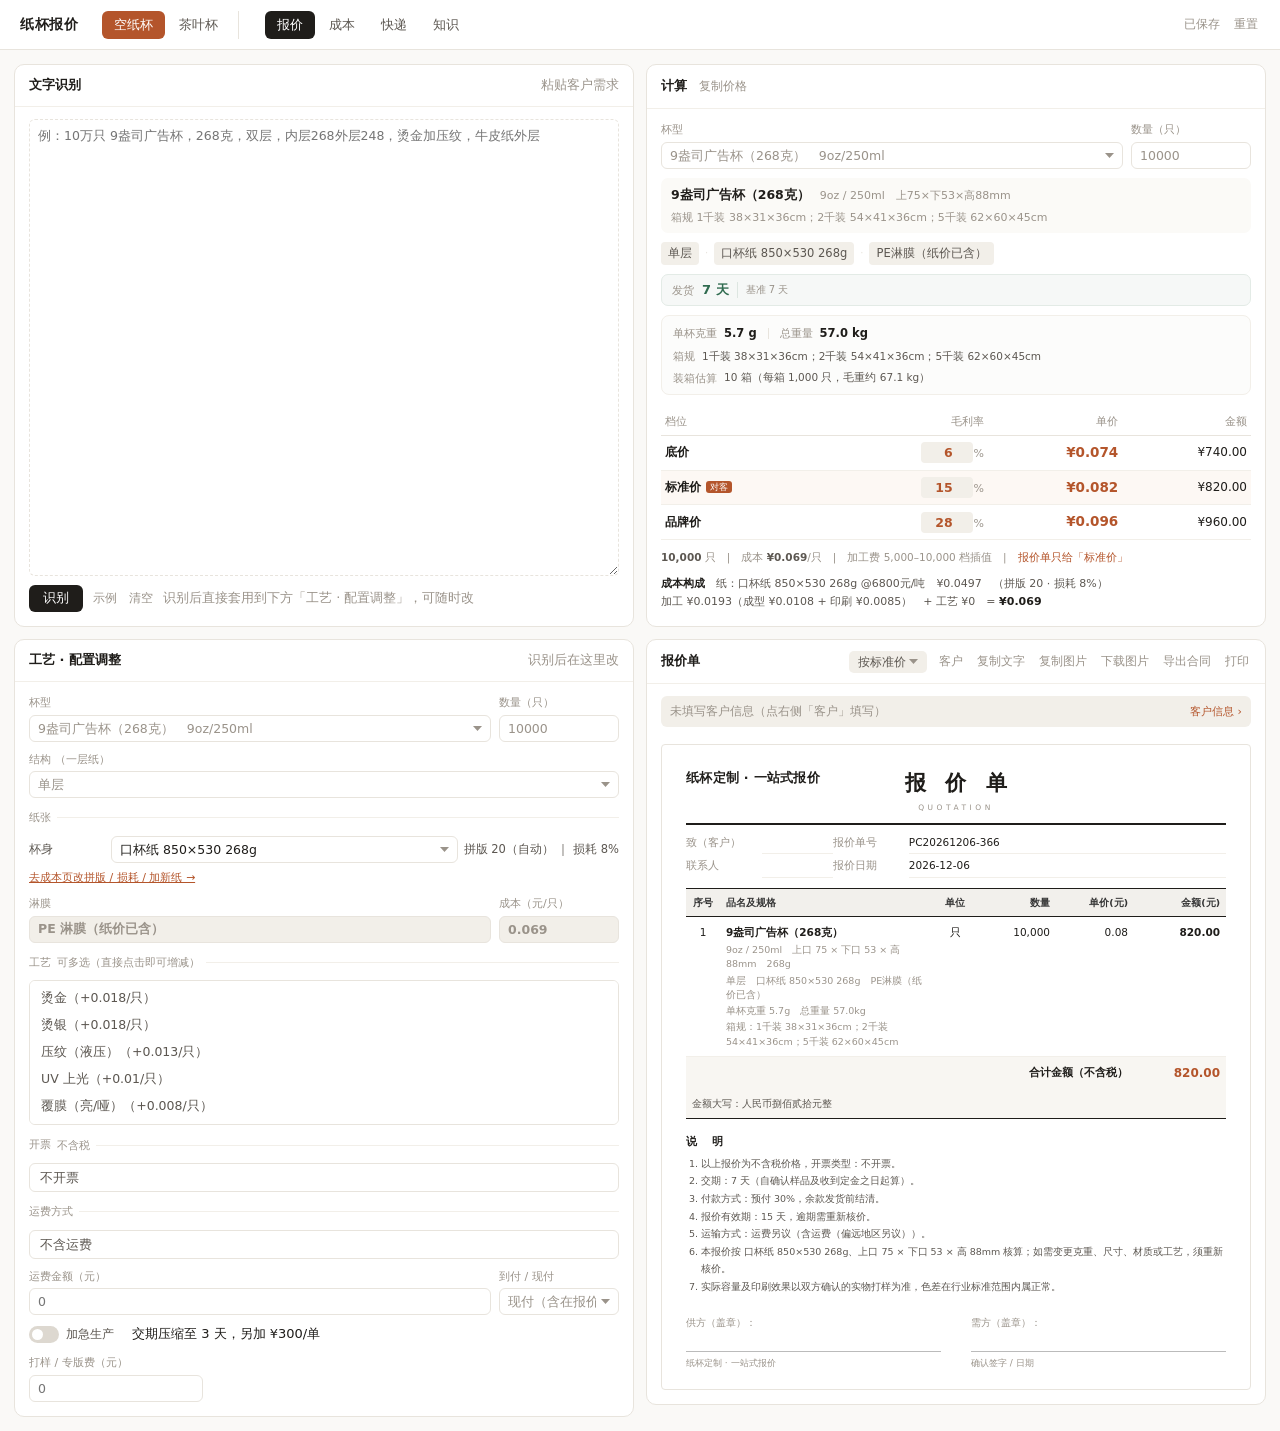
==== index.html @ 4d2b1ca7 "feat: 纸杯表加上口/下口/杯高列；所有杯型可删除、上下移动；内置杯型可恢复 - 尺寸列可直接输入，改后拼版数/克重/纸价立刻重算，手填拼版恢复自动 - 内置杯型尺寸改动存 specDims，加载" ====
<!DOCTYPE html>
<html lang="zh-CN">
<head>
<meta charset="UTF-8">
<meta name="viewport" content="width=device-width, initial-scale=1">
<title>纸杯报价</title>
<link rel="stylesheet" href="assets/style.css">
</head>
<body>

<header class="bar">
  <div class="logo">纸杯报价</div>
  <nav class="tabs mode-tabs">
    <button data-mode="cup" class="mode-btn on">空纸杯</button>
    <button data-mode="tea" class="mode-btn">茶叶杯</button>
  </nav>

  <nav class="tabs">
    <button data-page="quote" class="on">报价</button>
    <button data-page="cost">成本</button>
    <button data-page="ship">快递</button>
    <button data-page="kb">知识</button>
  </nav>
  <div class="bar-right">
    <span class="saved" id="saveState">已保存</span>
    <button class="link" id="btnReset">重置</button>
  </div>
</header>

<main>
  <!-- ============ 报价 ============ -->
  <section class="page on" id="page-quote">
    <div class="grid">

      <!-- ① 计算 -->
      <section class="box" id="panelCalc">
        <div class="box-head">
          <h2>计算</h2>
          <button class="link" id="btnCopyPrice">复制价格</button>
        </div>
        <div class="box-body" id="calcCup">
          <div class="field-row">
            <label class="fld grow">
              <span>杯型</span>
              <select id="specSelect"></select>
            </label>
            <label class="fld w120">
              <span>数量（只）</span>
              <input type="number" id="qtyInput" min="1" step="100" value="10000">
            </label>
          </div>

          <div class="spec-line">
            <b id="specName">—</b>
            <span id="specLine1"></span>
            <span id="specLine2"></span>
          </div>

          <div class="cfg-summary" id="cfgSummary"></div>
          <div class="lead-badge" id="leadBadge"></div>

          <div class="weight-box" id="weightBox">
            <div class="wb-row">
              <span class="wb-l">单杯克重</span>
              <b id="wbGram">—</b>
              <span class="wb-sep"></span>
              <span class="wb-l">总重量</span>
              <b id="wbTotal">—</b>
            </div>
            <div class="wb-row wb-sub">
              <span class="wb-l">箱规</span>
              <span class="wb-val" id="wbBox">—</span>
            </div>
            <div class="wb-row wb-sub">
              <span class="wb-l">装箱估算</span>
              <span class="wb-val" id="wbCarton">—</span>
            </div>
          </div>

          <table class="tiers" id="tierTable">
            <thead>
              <tr><th>档位</th><th class="r">毛利率</th><th class="r">单价</th><th class="r">金额</th></tr>
            </thead>
            <tbody></tbody>
          </table>
          <div class="note" id="tierNote"></div>
          <div class="note" id="costBreak"></div>
        </div>

        <!-- 茶叶杯专用 -->
        <div class="box-body" id="calcTea" style="display:none">
          <div class="tea-head">
            <div>
              <b id="teaCupName">欧8双层铝箔杯</b>
              <div class="tea-sub" id="teaCupSub">超厚300g · 外白卡+内铝箔 · 上口8*高9.2*下口5.6cm</div>
            </div>
            <div class="tea-badge">含茶叶</div>
          </div>

          <div class="field-row">
            <label class="fld grow">
              <span>杯子尺寸</span>
              <select id="teaSize"></select>
            </label>
            <label class="fld grow">
              <span>茶叶品种</span>
              <select id="teaLeaf"></select>
            </label>
            <label class="fld w120">
              <span>数量（杯）</span>
              <select id="teaQty"></select>
            </label>
          </div>

          <div class="field-row">
            <label class="fld grow">
              <span>茶叶等级</span>
              <select id="teaGrade"></select>
            </label>
            <label class="fld grow">
              <span>包装方式</span>
              <select id="teaPack"></select>
            </label>
          </div>

          <div class="field-row">
            <label class="fld grow">
              <span>茶叶来源</span>
              <select id="teaSource">
                <option value="ours">我方配茶（含在价内）</option>
                <option value="client">客户提供茶叶（每杯减 0.2）</option>
              </select>
            </label>
            <label class="fld w120">
              <span>每杯净含量</span>
              <input type="text" id="teaNet" readonly>
            </label>
          </div>

          <div class="cfg-summary" id="teaSummary"></div>

          <table class="tiers" id="teaTierTable">
            <thead>
              <tr><th>项目</th><th class="r">金额</th></tr>
            </thead>
            <tbody></tbody>
          </table>
          <div class="note" id="teaNote"></div>
        </div>
      </section>

      <!-- ② 文字识别 -->
      <section class="box" id="panelOcr">
        <div class="box-head"><h2>文字识别</h2><span class="dim">粘贴客户需求</span></div>
        <div class="box-body">
          <textarea id="ocrText" class="ta" placeholder="例：10万只 9盎司广告杯，268克，双层，内层268外层248，烫金加压纹，牛皮纸外层"></textarea>
          <div class="btn-row">
            <button class="btn" id="btnOcr">识别</button>
            <button class="link" id="btnExample">示例</button>
            <button class="link" id="btnClearOcr">清空</button>
            <span class="dim">识别后直接套用到下方「工艺 · 配置调整」，可随时改</span>
          </div>
        </div>
      </section>

      <!-- ③ 报价单 -->
      <section class="box" id="panelQuote">
        <div class="box-head">
          <h2>报价单</h2>
          <div class="btns">
            <select id="quoteTierSel" class="mini-sel" title="选择对外报价的档位">
              <option value="0">按底价</option>
              <option value="1">按标准价</option>
              <option value="2">按品牌价</option>
            </select>
            <button class="link" id="btnCustomer">客户</button>
            <button class="link" id="btnCopyText">复制文字</button>
            <button class="link" id="btnCopyImg">复制图片</button>
            <button class="link" id="btnSaveImg">下载图片</button>
            <button class="link" id="btnExportContract">导出合同</button>
            <button class="link" id="btnPrint">打印</button>
          </div>
        </div>
        <div class="box-body">
          <div class="cust-bar" id="custBar" title="点这里填 / 改客户信息">
            <span class="cust-sum dim" id="custSummary">未填写客户信息（点右侧「客户」填写）</span>
            <span class="cust-go">客户信息 ›</span>
          </div>
          <div class="doc" id="quoteDoc"></div>
        </div>
      </section>

      <!-- ④ 工艺 / 识别调整 -->
      <section class="box" id="panelCraft">
        <div class="box-head">
          <h2>工艺 · 配置调整</h2>
          <span class="dim" id="adjustHint">识别后在这里改</span>
        </div>
        <div class="box-body">

          <div class="field-row">
            <label class="fld grow">
              <span>杯型</span>
              <select id="specSelect2"></select>
            </label>
            <label class="fld w120">
              <span>数量（只）</span>
              <input type="number" id="qtyInput2" min="1" step="100" value="10000">
            </label>
          </div>

          <div class="field-row" id="structureRow">
            <label class="fld grow">
              <span>结构 <em id="structHint"></em></span>
              <select id="structureSelect"></select>
            </label>
          </div>

          <div class="sub" id="paperLabel">纸张</div>
          <div id="paperLayers"></div>

          <div class="field-row" id="liningRow">
            <label class="fld grow">
              <span>淋膜</span>
              <input type="text" id="liningOut" readonly>
            </label>
            <label class="fld w120">
              <span>成本（元/只）</span>
              <input type="text" id="unitCostOut" readonly>
            </label>
          </div>

          <div class="sub">工艺 <em>可多选（直接点击即可增减）</em></div>
          <select id="craftSelect" class="multi-sel" multiple size="5"></select>

          <div class="sub">开票 <em id="invoiceHint"></em></div>
          <select id="invoiceSelect" class="sel-wide"></select>

          <div class="sub">运费方式</div>
          <select id="shippingSelect" class="sel-wide"></select>
          <div class="field-row" id="freightRow">
            <label class="fld grow"><span>运费金额（元）</span><input type="number" id="qFreight2" placeholder="0" min="0" step="1"></label>
            <label class="fld w120"><span>到付 / 现付</span>
              <select id="freightPay">
                <option value="prepaid">现付（含在报价）</option>
                <option value="collect">到付（客户自付）</option>
              </select>
            </label>
          </div>

          <div class="sw-row">
            <label class="sw"><input type="checkbox" id="urgentOn"><i></i><span>加急生产</span></label>
            <span class="sw-note" id="urgentNote">交期压缩至 3 天，另加 ¥300/单</span>
          </div>
          <div class="field-row">
            <label class="fld"><span>打样 / 专版费（元）</span><input type="number" id="qOther" placeholder="0" min="0"></label>
          </div>

        </div>
      </section>

    </div>
  </section>

  <!-- ============ 成本 ============ -->
  <section class="page" id="page-cost">
    <div class="cost-wrap">
      <div class="cost-bar">
        <h2>成本</h2>
        <div class="btns">
          <button class="link" id="btnFillSuggest">填充加工参考值</button>
          <button class="link" id="btnExportCost">导出纸杯成本表</button>
          <button class="link" id="btnExportAll">导出备份</button>
          <button class="link" id="btnImport">导入备份</button>
          <input type="file" id="fileImport" accept=".json" hidden>
        </div>
      </div>

      <div class="cost-tabs">
        <button class="on" data-cost-tab="stock" data-mode="cup">纸</button>
        <button data-cost-tab="cup" data-mode="cup">纸杯</button>
        <button data-cost-tab="proc" data-mode="cup">加工</button>
        <button data-cost-tab="craft">工艺</button>
        <button data-cost-tab="weight" data-mode="cup">重量·箱规</button>
        <button class="tea-tab" data-cost-tab="teaweight" data-mode="tea" style="display:none">重量·箱规</button>
        <button class="tea-tab" data-cost-tab="tea" data-mode="tea" style="display:none">茶叶杯</button>
        <button data-cost-tab="lead">发货时间</button>
        <button data-cost-tab="param">参数</button>
      </div>

      <div class="card" id="costTabStock">
        <div class="grad-head">
          <span class="grad-label">纸（长宽 / 克重 / 吨价，可增删改）</span>
          <span class="dim">这里加的纸，纸杯表里都能选到</span>
        </div>
        <div class="scroll" style="max-height:none"><table class="ct" id="matTable"></table></div>
        <div class="grad-head">
          <span class="grad-label">工艺参数</span>
          <span class="dim">损耗 = 排版与加工的损耗比例</span>
        </div>
        <div class="params" id="paperGrid"></div>
        <p class="tip">
          <b>纸</b>：一行 = 一张纸。整张纸尺寸（长×宽）决定能排多少扇片，克重决定杯重，吨价决定纸钱。<br>
          <b>单只纸成本</b> = 整张纸钱 ÷ (拼版数 × (1 − 损耗%))。<br>
          <b>杯底</b>：卷筒纸切圆片，不参与排版，按净面积 × 克重 × 吨价 ÷ (1 − 损耗%) 计（切圆片的损耗）。
        </p>
      </div>

      <div class="card" id="costTabCup" style="display:none">
        <div class="grad-head">
          <span class="grad-label">纸杯（填上口 / 下口 / 杯高，选纸 → 拼版数、单杯重量、纸价自动算）</span>
          <div class="btns"><button class="link" id="btnAddSpec">＋ 添加杯型</button><button class="link" id="specRestore" style="display:none"></button><span class="dim">所有杯型可删除、可上下移动</span></div>
        </div>
        <div class="scroll"><table class="ct" id="paperTable"></table></div>
        <p class="tip">
          <b>结构</b>：单层 / 双层 / 瓦楞 / 外贴。<b>双层会展开成两行</b>：内杯 + 外杯，各用各的纸、拼版与损耗。<br>
          <b>拼版数</b>：一张纸能排多少片扇片。<b>留空 = 按该纸长宽自动算（相邻两片正倒相扣；内层每行 = 斜高 + 14mm 卷边余量，外层 = 斜高）</b>，填了就用你的实际排版（错缝/蜂窝后请填实测值）。<br>
          <b>损耗%</b>：默认 8%，有效拼版 = 拼版 × (1 − 损耗%)。<br>
          <b>单杯重量</b>：扇片净重 × 层数 + 杯底圆片净重，自动算出来，可去「重量·箱规」填实测值覆盖。
        </p>
      </div>

      <!-- 重量 / 箱规（独立标签页） -->
      <div class="card" id="costTabWeight" style="display:none">
        <div class="grad-head">
          <span class="grad-label">重量 · 箱规</span>
          <div class="btns">
            <span class="dim" id="wtHint">自动克重按「纸杯」表算 · 箱规需手填</span>
          </div>
        </div>
        <div class="scroll" style="max-height:none"><table class="ct" id="wtTable"></table></div>
        <p class="tip">
          <b>自动克重</b>：按成本页「纸杯」表的纸与拼版<b>实时联动算出</b>（净重，不含损耗），改纸杯表这里立刻变。<b>实测克重</b>可手填覆盖（有实测就填实测，总重和运费按实测算）。<br>
          <b>箱规</b>：拆成「每箱装几只 + 长×宽×高(cm)」，仍需手动填；同一杯型可加多行（1千装 / 2千装 / 5千装）。
        </p>
      </div>

      <div class="card" id="costTabProc" style="display:none">
        <div class="grad-head">
          <span class="grad-label">数量档位（只）</span>
          <div class="grad-list" data-grad-list></div>
        </div>
        <div class="scroll"><table class="ct" id="procTable"></table></div>
        <p class="tip">加工费是<b>除纸以外</b>的单价成本，随数量递减（开机损耗摊薄）。纸的成本在「纸」「纸杯」页按层算（单层一层、双层两层），不在这里重复计。档位与「工艺」页共用。</p>
      </div>

      <div class="card" id="costTabCraft" style="display:none">
        <div class="grad-head">
          <span class="grad-label">数量档位（只）</span>
          <div class="grad-list" data-grad-list></div>
        </div>
        <div class="scroll"><table class="ct" id="craftCostTable"></table></div>
        <div style="padding:6px 4px 0"><button class="link" id="btnAddCraft">＋ 添加工艺</button><span class="dim" style="margin-left:8px;font-size:10.5px">自定义工艺可删除、上下移动</span></div>
        <p class="tip">
          工艺按只加价，版费一次性。<br>
          <b>数量档位（只）</b>：与「加工」页共用同一套档位，改这里两边同时变；每个格子填该数量档位下的<b>单只加价</b>（元），报价时按数量自动插值取价。
        </p>
      </div>

      <!-- 茶叶杯 重量·箱规 -->
      <div class="card" id="costTabTeaweight" style="display:none">
        <div class="grad-head">
          <span class="grad-label">茶叶杯 重量 · 箱规</span>
          <span class="dim">单杯克重需手动填写</span>
        </div>
        <div class="scroll" style="max-height:none"><table class="ct" id="teaWtTable"></table></div>
        <p class="tip">
          <b>单杯克重</b>：手动填（含杯身+茶叶，实测称重）。<br>
          <b>箱规</b>：每箱只数 + 长×宽×高(cm)，按所选包装方式分别填。
        </p>
      </div>

      <div class="card" id="costTabTea" style="display:none">
        <div class="scroll"><table class="ct" id="teaCostTable"></table></div>
        <p class="tip">茶叶杯的价格是<b>整单总价</b>（不是单价）。改这里的数字，报价页会立即跟着变。</p>
        <div class="scroll" style="border-top:1px solid var(--line2)"><table class="ct" id="teaSizeTable"></table></div>
        <p class="tip">尺寸加价按<b>单杯</b>算。以欧8为基础，每升一档 +0.05。</p>
        <div class="scroll" style="border-top:1px solid var(--line2)"><table class="ct" id="teaPackTable"></table></div>
        <p class="tip">包装加价按<b>单杯</b>算，乘上数量后计入总价。</p>
      </div>

      <div class="card" id="costTabLead" style="display:none">
        <div class="scroll"><table class="ct" id="leadTable"></table></div>
        <p class="tip" id="leadHintCup"><b>发货天数 = 基准 + 杯型分组 + 结构 + 各工艺（累加）+ 克重（取最重一层）</b>。例如：9盎司双层杯 + 烫金 + 压纹，268g → 7 + 0 + 2 + 2 + 1 + 0 = <b>12 天</b>。</p>
        <p class="tip" id="leadHintTea" style="display:none"><b>发货天数 = 基准 + 尺寸加天数 + 数量档加天数</b>。例如：16盎司 + 1,000 杯 → 7 + 1 + 3 = <b>11 天</b>。</p>
      </div>

      <div class="card" id="costTabParam" style="display:none">
        <div class="params" id="paramGrid"></div>
        <p class="tip">单价 = 成本 ÷ (1 − 毛利率) × (1 + 税点)。税点由「开票类型」决定，也可单独调整。</p>
      </div>
    </div>
  </section>

  <!-- ============ 快递 ============ -->
  <!-- ============ 快递 ============ -->
  <section class="page" id="page-ship">
    <div class="cost-wrap">
      <div class="cost-bar">
        <h2>快递运费</h2>
        <div class="btns">
          <button class="link" id="btnShipExport">导出 CSV</button>
        </div>
      </div>
      <div class="cost-tabs" id="shipTabs"></div>
      <div id="shipPanels"></div>

      <div class="card">
        <div class="grad-head">
          <span class="grad-label">报价试算（当前订单）</span>
          <span class="dim" id="shipQuoteInfo"></span>
        </div>
        <div class="scroll" style="max-height:none"><table class="ct" id="shipQuoteTable"></table></div>
        <p class="tip">按当前订单（杯型 / 数量 / 箱规 / 克重）试算每家运费；报价页选中的快递会自动带出这里的运费。</p>
      </div>
    </div>
  </section>

  <!-- ============ 知识 ============ -->  <!-- ============ 知识 ============ -->
  <section class="page" id="page-kb">
    <div class="kb-wrap">
      <nav class="kb-nav">
        <a href="#k1">规格</a><a href="#k2">结构</a><a href="#k3">纸张</a>
        <a href="#k4">淋膜</a><a href="#k5">工艺</a><a href="#k6">成本</a>
        <a href="#k7">箱规</a><a href="#k8">坑位</a><a href="#k9">标准</a>
      </nav>
      <article class="kb">
        <h1>纸杯知识</h1>
        <p class="dim">做报价先弄清四件事：多大容量、什么结构、多少克纸、什么工艺。这四项决定 90% 的成本。</p>

        <h2 id="k1">01 规格与容量</h2>
        <p>行业用「盎司」称呼规格，但它是习惯叫法，不等于精确容量。同是 9oz，不同厂模具的上口、下口、高度不同，实际容量能差 10–20ml。报价和下单必须以上口×下口×高三项为准。</p>
        <table class="kb-t">
          <thead><tr><th>规格</th><th>容量</th><th>上口×下口×高(mm)</th><th>用途</th></tr></thead>
          <tbody>
            <tr><td>3oz</td><td>50–60ml</td><td>50×35×50</td><td>试饮</td></tr>
            <tr><td>7oz</td><td>200ml</td><td>72×53×72</td><td>广告杯</td></tr>
            <tr><td>8oz / 欧8</td><td>270–300ml</td><td>80×56×92</td><td>热饮、小杯奶茶</td></tr>
            <tr><td>9oz</td><td>250ml</td><td>75×53×88</td><td>最常见广告杯</td></tr>
            <tr><td>9.5oz</td><td>270ml</td><td>77×53×95</td><td>广告杯、茶叶杯</td></tr>
            <tr><td>12oz</td><td>330–350ml</td><td>80×53×112</td><td>奶茶主力</td></tr>
            <tr><td>14oz</td><td>400ml</td><td>90×58×110</td><td>奶茶、咖啡</td></tr>
            <tr><td>16oz</td><td>500ml</td><td>90×58×133</td><td>大杯水果茶</td></tr>
            <tr><td>22oz</td><td>700ml</td><td>90×58×168</td><td>超大杯</td></tr>
          </tbody>
        </table>
        <p class="dim">1 美制液量盎司 ≈ 29.57ml，但纸杯按「满杯到杯口下方 5–10mm」计量，所以 9oz 标 250ml 而不是 266ml。</p>

        <h2 id="k2">02 结构：单层 / 双层 / 中空 / 瓦楞 / 外贴</h2>
        <p><b>单层</b>：一层纸 + 内壁淋膜，最轻最省，占定制杯绝大多数。装 90℃ 以上会烫手，一般配杯套。只需配 1 组纸。</p>
        <p><b>双层</b>：杯身外再复合一层纸（常见 250–300g），手感厚实、隔热更好，印刷面在外层。需配 2 组纸：内层杯身 + 外层外套。</p>
        <p><b>中空</b>：外层纸只在口底与内杯粘合，中间形成空气层，隔热最好，杯身明显变粗。行业常写「内 300g + 外 300g」。同样两层纸，但工艺更复杂、次品率高。</p>
        <p><b>瓦楞</b>：外层用瓦楞纸（280–340g），凹凸形成空气隔热层，隔热最强、手感最硬，但印刷精细度差，多用于热饮外卖。</p>
        <p><b>外贴</b>：成品杯身外套一层印刷纸或金属箔纸，做「换装」效果，起订量可以很低。</p>

        <h2 id="k3">03 纸张与克重</h2>
        <p>纸杯原纸多用食品级白卡或杯纸，常见 198 / 210 / 230 / 248 / 268 / 280 / 300 / 320 / 350g。克重越高挺度越好、成本越高，但同克重不同浆料手感差别很大。</p>
        <ul>
          <li>198–230g：3–7oz 小杯、试饮杯</li>
          <li>248–268g：9 / 9.5oz 广告杯主力</li>
          <li>300g：12–22oz 奶茶杯标配</li>
          <li>320–350g：大容量、高端定制</li>
        </ul>
        <p>克重直接决定纸钱：每只纸钱 = 面积 × 克重 × 纸价。268g 提到 300g，纸钱约多 12%。</p>

        <h2 id="k4">04 淋膜与食品安全</h2>
        <p>主流是 PE 淋膜：<b>单淋膜</b>只在内壁，常规冷热饮够用；<b>双淋膜</b>内外两面，防潮更好，适合冰饮和外壁结露；<b>PLA 淋膜</b>可降解，耐温约 90℃，成本高 30–100%；<b>水性涂层</b>无塑化剂、可回收，成本最高。</p>
        <p>合规底线：食品接触执行 <b>GB 4806.8-2022</b>，产品标准 <b>GB/T 27590-2022</b>。客户要质检报告时这两份是必备项。</p>

        <h2 id="k5">05 印刷与后道工艺</h2>
        <table class="kb-t">
          <thead><tr><th>工艺</th><th>效果</th><th>成本特征</th></tr></thead>
          <tbody>
            <tr><td>胶印四色</td><td>图案细腻</td><td>按色数计版费，通常含在杯价</td></tr>
            <tr><td>烫金 / 烫银</td><td>金属光泽</td><td>按烫印面积 + 版费 200–400 元/色</td></tr>
            <tr><td>压纹 / 液压</td><td>凹凸纹理</td><td>需压纹版，深压会降低强度</td></tr>
            <tr><td>UV 上光</td><td>局部高亮</td><td>按面积，浅色易黄变</td></tr>
            <tr><td>覆膜亮/哑</td><td>整面保护</td><td>按面积，无版费</td></tr>
            <tr><td>击凸</td><td>立体凸起</td><td>凹凸版两块 + 工费，常配烫金</td></tr>
            <tr><td>镭射膜</td><td>彩虹反光</td><td>材料费高，小批量不划算</td></tr>
            <tr><td>金箔/铝箔内衬</td><td>杯内金属反光</td><td>复合材料按只加价</td></tr>
          </tbody>
        </table>
        <p>版费是一次性费用，跟数量无关；返单版还在通常可免或减半。单列还是摊入单价，客户感受完全不同。</p>

        <h2 id="k6">06 成本与报价构成</h2>
        <ul>
          <li><b>原纸</b>：面积 × 克重 × 纸价，占 35–50%</li>
          <li><b>淋膜</b>：买的是淋膜纸，PE 涂膜含在纸价里，不再单独计</li>
          <li><b>印刷</b>：油墨 + 版费 + 开机损耗</li>
          <li><b>成型</b>：杯身、杯底、卷口，含电费人工</li>
          <li><b>后道</b>：烫金、压纹、UV、覆膜、贴标</li>
          <li><b>包装物流</b>：内袋 + 纸箱 + 运费</li>
          <li><b>损耗</b>：常规 1–3%，小批量更高</li>
          <li><b>管理 + 利润 + 税</b>：管理 3–6%，毛利 8–30%，增值税 13%</li>
        </ul>
        <p><b>毛利率 ≠ 加价率。</b>毛利率按售价算：单价 = 成本 ÷ (1 − 毛利率)。成本 0.06 想赚 15% 毛利，售价是 0.0706，不是 0.069。</p>

        <h2 id="k7">07 箱规与物流</h2>
        <p>纸杯是泡货，体积重常大于实重，运费按立方算更准。3–7oz 约 2千–1万只/箱；9–9.5oz 约 1千–5千只/箱；12–22oz 约 1千–2.5千只/箱。中空和瓦楞杯杯身更粗，同数量箱规明显更大，运费务必按实际箱规算。</p>
        <p>报价单写清「含运费 / 不含运费 / 偏远另议」，能省掉后期大半扯皮。</p>

        <h2 id="k8">08 常见坑位</h2>
        <ul>
          <li>只报盎司不报尺寸 —— 同 oz 不同模具会溢杯或显空</li>
          <li>把中空当双层报价 —— 成本差一大截</li>
          <li>漏算版费 —— 小批量版费可能比货值高</li>
          <li>没算损耗 —— 小单按 3–5% 更稳</li>
          <li>杯盖吸管漏报 —— 盖子和杯子分开计价</li>
          <li>含税不含税没说清 —— 13% 足以吃掉全部利润</li>
          <li>毛利率算成加价率 —— 报低了还以为赚了</li>
          <li>交期承诺太满 —— 常规 7–10 天，加急加价</li>
        </ul>

        <h2 id="k9">09 标准与合规</h2>
        <ul>
          <li><b>GB/T 27590-2022《纸杯》</b>：产品标准，2023-02-01 实施</li>
          <li><b>GB 4806.8-2022</b>：食品接触用纸和纸板材料及制品，2023-06-30 实施</li>
          <li><b>GB 4806.1-2016</b>：食品接触材料通用安全要求</li>
          <li>感官：无异味异物，油墨不得直接接触食品面</li>
          <li>出口另需 FDA（美）/ LFGB（德）等文件</li>
        </ul>
        <p class="dim src">来源：GB/T 27590-2022、GB 4806.8-2022；纸杯行业公开资料；鼎龙2023价格表、业务员2025-10-18报价表、温州揽胜报价表。</p>
      </article>
    </div>
  </section>
</main>

<div id="toast"></div>

<!-- 添加杯型弹窗 -->
<!-- 客户信息：弹窗（含文字识别） -->
<div class="modal-mask" id="custModal">
  <div class="modal" style="width:560px">
    <div class="modal-head">
      <h3>客户信息</h3>
      <button class="modal-x" id="btnCustClose">×</button>
    </div>
    <div class="modal-body">
      <textarea id="custOcrText" class="ta" style="min-height:64px" placeholder="例：上海某某包装有限公司，联系人张三 13800138000，税号 91310000MA1K35XY7N，地址：上海市嘉定区某某路88号，运费300元"></textarea>
      <div class="btn-row" style="margin:6px 0 12px">
        <button class="btn" id="btnCustOcr">识别</button>
        <button class="link" id="btnCustOcrClear">清空</button>
        <span class="dim" id="custOcrTip">识别后回填到下面，可再改</span>
      </div>

      <div class="mf2">
        <div class="mf"><label>客户公司</label><input type="text" id="qCustomer" placeholder="客户公司名称"></div>
        <div class="mf"><label>客户税号</label><input type="text" id="qTaxNo" placeholder="纳税人识别号（可空）" maxlength="20"></div>
      </div>
      <div class="mf2">
        <div class="mf"><label>联系人</label><input type="text" id="qContact" placeholder="姓名 电话"></div>
        <div class="mf"><label>客户地址</label><input type="text" id="qAddr" placeholder="开票 / 收货地址（可空）"></div>
      </div>
      <div class="mf3">
        <div class="mf"><label>收货省份</label><select id="qProvince"><option value="">未选</option></select></div>
        <div class="mf"><label>日期</label><input type="date" id="qDate"></div>
        <div class="mf"><label>运费（元）</label><input type="number" id="qFreight" placeholder="0" min="0"></div>
      </div>
    </div>
    <div class="modal-foot">
      <button class="btn-ghost" id="btnCustCancel">取消</button>
      <button class="btn" id="btnCustOk">确定，保存到报价单</button>
    </div>
  </div>
</div>

<div class="modal-mask" id="specModal">
  <div class="modal" style="width:400px">
    <div class="modal-head">
      <h3>添加杯型</h3>
      <button class="modal-x" id="btnSpecClose">×</button>
    </div>
    <div class="modal-body">
      <div class="mf"><label>杯型名称</label><input type="text" id="spName" placeholder="如 10盎司广告杯"></div>
      <div class="mf2">
        <div class="mf"><label>容量 oz</label><input type="number" id="spOz" value="9" step="0.5"></div>
        <div class="mf"><label>容量 ml</label><input type="number" id="spMl" value="250" step="10"></div>
      </div>
      <div class="mf2">
        <div class="mf"><label>纸张克重 g</label><input type="number" id="spW" value="268" step="1"></div>
        <div class="mf"><label>所属分组</label><select id="spGroup"></select></div>
      </div>
      <div class="mf3">
        <div class="mf"><label>上口 mm</label><input type="number" id="spTop" value="75"></div>
        <div class="mf"><label>下口 mm</label><input type="number" id="spBottom" value="53"></div>
        <div class="mf"><label>高 mm</label><input type="number" id="spHeight" value="88"></div>
      </div>
    </div>
    <div class="modal-foot">
      <button class="btn-ghost" id="btnSpecCancel">取消</button>
      <button class="btn" id="btnSpecOk">添加</button>
    </div>
  </div>
</div>

<!-- 导出合同：确认弹窗 -->
<div class="modal-mask" id="contractModal">
  <div class="modal">
    <div class="modal-head">
      <h3>导出合同前确认</h3>
      <button class="modal-x" id="btnModalClose">×</button>
    </div>
    <div class="modal-body">
      <p class="modal-tip">以下两项会写入合同的第四条（交付）和第五条（付款）。</p>

      <div class="modal-field">
        <label>合同标题</label>
        <input type="text" id="mTitle" placeholder="纸杯定作合同">
      </div>

      <div class="modal-field">
        <label>发货时间</label>
        <div class="modal-lead">
          <div class="modal-lead-val">
            <input type="number" id="mLeadDays" min="1" step="1" value="7">
            <span>天</span>
          </div>
          <div class="modal-lead-pick" id="mLeadQuick"></div>
        </div>
        <div class="modal-hint" id="mLeadHint"></div>
      </div>

      <div class="modal-field">
        <label>付款方式</label>
        <div class="pay-2col">
          <label class="pay-sel"><span>结算渠道</span>
            <select id="mPayMethod">
              <option value="对公转账">对公转账</option>
              <option value="微信电商下单">微信电商下单</option>
              <option value="支付宝">支付宝</option>
              <option value="银行卡转账">银行卡转账</option>
            </select>
          </label>
          <label class="pay-sel"><span>付款节奏</span>
            <select id="mPayStage">
              <option value="预付 30%，余款发货前结清">预付 30%，余款发货前结清</option>
              <option value="预付 50%，余款发货前结清">预付 50%，余款发货前结清</option>
              <option value="全款到账后发货">全款到账后发货</option>
              <option value="货到付款">货到付款</option>
              <option value="月结 30 天">月结 30 天</option>
              <option value="月结 60 天">月结 60 天</option>
            </select>
          </label>
        </div>
        <input type="text" id="mPayText" placeholder="最终写入合同的付款条款">
        <div class="modal-hint">上面两项会自动拼成条款，也可直接改下面的文字</div>
      </div>

      <div class="modal-sum">
        <span>合同金额</span>
        <b id="mTotal">¥0.00</b>
      </div>
    </div>
    <div class="modal-foot">
      <button class="btn-ghost" id="btnModalCancel">取消</button>
      <button class="btn" id="btnModalOk">确认导出</button>
    </div>
  </div>
</div>

<script src="assets/data.js"></script>
<script src="assets/docx.js"></script>
<script src="assets/app.js"></script>
</body>
</html>
---- assets/style.css ----
/* 纸杯报价 · 简约版 */
:root {
  --bg: #faf9f7;
  --card: #fff;
  --ink: #1f1d1a;
  --ink2: #5c5751;
  --ink3: #9a938a;
  --line: #e8e4dd;
  --line2: #f2efe9;
  --ac: #b4552b;
  --ac-soft: #fbf0ea;
  --green: #35705a;
}

* { box-sizing: border-box; margin: 0; padding: 0; }

body {
  background: var(--bg);
  color: var(--ink);
  font: 13px/1.6 "PingFang SC", "Microsoft YaHei", system-ui, sans-serif;
  -webkit-font-smoothing: antialiased;
}

button, input, select, textarea { font-family: inherit; font-size: inherit; color: inherit; }
button { cursor: pointer; border: 0; background: none; }

/* ---------- 顶栏 ---------- */
.bar {
  height: 50px; display: flex; align-items: center; gap: 24px;
  padding: 0 20px; background: #fff; border-bottom: 1px solid var(--line);
  position: sticky; top: 0; z-index: 30;
}
.logo { font-size: 14px; font-weight: 700; letter-spacing: .5px; }
.tabs { display: flex; gap: 2px; }
.tabs button {
  padding: 5px 12px; border-radius: 6px; color: var(--ink2); font-size: 13px;
}
.tabs button:hover { background: var(--line2); }
.tabs button.on { background: var(--ink); color: #fff; font-weight: 500; }
.bar-right { margin-left: auto; display: flex; align-items: center; gap: 12px; }
.saved { font-size: 11.5px; color: var(--ink3); }
.link { color: var(--ink3); font-size: 12px; padding: 3px 2px; }
.link:hover { color: var(--ac); }

/* ---------- 布局 ---------- */
main { padding: 14px; }
.page { display: none; }
.page.on { display: block; }

.grid {
  display: grid;
  grid-template-columns: 1fr 1fr;
  gap: 12px;
  /* 左列：识别 / 配置调整    右列：计算 / 报价单 */
  grid-template-rows: auto 1fr;
  grid-template-areas:
    "ocr calc"
    "craft quote";
  align-items: start;
}
#panelOcr    { grid-area: ocr; }
#panelCalc   { grid-area: calc; }
#panelCraft  { grid-area: craft; }
#panelQuote  { grid-area: quote; }

/* 左列上下两块等高铺满，避免留白 */
#panelOcr, #panelCraft { align-self: stretch; }
#panelOcr .box-body { flex: 1; }
#panelOcr .ta { flex: 1; min-height: 150px; }
#ocrResult { flex: 1; overflow: auto; }

@media (max-width: 1100px) {
  .grid {
    grid-template-columns: 1fr;
    grid-template-rows: none;
    grid-template-areas: "ocr" "calc" "craft" "quote";
  }
}

/* 页脚说明 */
.toast-note { font-size: 11px; color: var(--ink3); }

/* 识别后高亮调整区 */
.box.flash {
  box-shadow: 0 0 0 2px var(--ac-soft), 0 0 0 3px rgba(180, 85, 43, .35);
  transition: box-shadow .3s;
}

.box {
  background: var(--card); border: 1px solid var(--line); border-radius: 10px;
  display: flex; flex-direction: column; min-width: 0;
}
.box-head {
  display: flex; align-items: center; gap: 10px;
  padding: 10px 14px; border-bottom: 1px solid var(--line2);
}
.box-head h2 { font-size: 13px; font-weight: 600; }
.box-head .dim, .box-head .btns { margin-left: auto; }
.btns { display: flex; gap: 10px; align-items: center; }
.box-body { padding: 12px 14px 14px; display: flex; flex-direction: column; gap: 9px; }

/* ---------- 表单 ---------- */
.field-row { display: flex; gap: 8px; align-items: flex-end; }
.fld { display: flex; flex-direction: column; gap: 3px; font-size: 11px; color: var(--ink3); min-width: 0; }
.fld.grow { flex: 1; }
.w120 { width: 120px; flex: none; }
.w110 { width: 130px; flex: none; }
.w80 { width: 84px; flex: none; }

input[type=text], input[type=number], input[type=date], select, textarea {
  width: 100%; padding: 5px 8px; border: 1px solid var(--line);
  border-radius: 6px; background: #fff; outline: none; font-size: 12.5px;
}
input:focus, select:focus, textarea:focus { border-color: var(--ac); }
select { appearance: none; background-image: url("data:image/svg+xml,%3Csvg xmlns='http://www.w3.org/2000/svg' width='9' height='5'%3E%3Cpath d='M0 0l4.5 5 4.5-5z' fill='%239a938a'/%3E%3C/svg%3E"); background-repeat: no-repeat; background-position: right 8px center; padding-right: 22px; }
input[readonly] { background: var(--line2); font-weight: 600; }

.sub {
  font-size: 11px; color: var(--ink3); margin-top: 2px;
  display: flex; align-items: center; gap: 6px;
}
.sub em { font-style: normal; color: var(--ink3); font-size: 10.5px; }
.sub::after { content: ''; flex: 1; height: 1px; background: var(--line2); }

.spec-line {
  display: flex; align-items: baseline; flex-wrap: wrap; gap: 4px 10px;
  padding: 7px 10px; background: #fbfaf7; border-radius: 7px;
  font-size: 11.5px; color: var(--ink2);
}
.spec-line b { font-size: 12.5px; color: var(--ink); font-weight: 600; }
.spec-line span { color: var(--ink3); font-size: 11px; }

/* 配置摘要 */
.cfg-summary {
  display: flex; flex-wrap: wrap; align-items: center; gap: 2px 6px;
  font-size: 11.5px; color: var(--ink2);
}
.cfg-summary span { background: var(--line2); border-radius: 4px; padding: 2px 7px; }
.cfg-summary .hi { background: var(--ac-soft); color: var(--ac); font-weight: 500; }
.cfg-summary i { font-style: normal; color: var(--line); font-size: 10px; }

/* 发货时间 */
.lead-badge {
  display: flex; align-items: center; gap: 8px; flex-wrap: wrap;
  padding: 5px 10px; border-radius: 7px;
  background: #f6f8f7; border: 1px solid #e3ebe6;
  font-size: 11.5px;
}
.lead-badge .lb-l { font-size: 10.5px; color: var(--ink3); }
.lead-badge b { font-size: 13px; color: #2f6b4f; font-weight: 700; font-variant-numeric: tabular-nums; }
.lead-badge .lb-d {
  font-size: 10px; color: var(--ink3);
  border-left: 1px solid #dde6e1; padding-left: 8px;
}
table.ct td.lead-cell {
  color: #2f6b4f; font-weight: 600; font-variant-numeric: tabular-nums; font-size: 11.5px;
  white-space: nowrap;
}
table.ct td.wt-cell {
  font-variant-numeric: tabular-nums; font-size: 11.5px; color: var(--ink2);
  white-space: nowrap;
}
table.ct td.cap-cell {
  font-size: 11px; color: var(--ink2); white-space: nowrap;
  font-variant-numeric: tabular-nums;
}
table.ct th.cap-th { min-width: 86px; }
table.ct td.box-cell {
  font-size: 10.5px; color: var(--ink3); text-align: left;
  max-width: 230px; line-height: 1.4;
}

/* ---------- 客户摘要条 ---------- */
.cust-bar {
  display: flex; align-items: center; gap: 8px; cursor: pointer;
  padding: 6px 9px; margin-bottom: 8px; border-radius: 6px;
  background: var(--line2); font-size: 11.5px; color: var(--ink2);
}
.cust-bar:hover { background: var(--ac-soft); }
.cust-sum { flex: 1; min-width: 0; overflow: hidden; text-overflow: ellipsis; white-space: nowrap; }
.cust-go { flex: none; color: var(--ac); font-size: 11px; }

/* ---------- 结构 ---------- */
.chips { display: flex; flex-wrap: wrap; gap: 5px; }
.chips button {
  padding: 4px 10px; border: 1px solid var(--line); border-radius: 6px;
  font-size: 12px; color: var(--ink2); background: #fff;
}
.chips button:hover { border-color: var(--ac); }
.chips button.on { background: var(--ac-soft); border-color: var(--ac); color: var(--ac); font-weight: 500; }

/* ---------- 纸张 ---------- */
.paper-row { display: flex; align-items: center; gap: 6px; }
.paper-row + .paper-row { margin-top: 5px; }
.paper-row .ptag {
  width: 76px; flex: none; font-size: 11.5px; color: var(--ink2);
}
.paper-row select { flex: 1; }
.paper-row .wt { flex: 0 0 74px; }
.paper-row .amt {
  flex: none; width: 68px; text-align: right; font-size: 11px;
  color: var(--ac); font-variant-numeric: tabular-nums;
}
.paper-row:only-child { justify-content: flex-start; }

/* ---------- 三档 ---------- */
.tiers { width: 100%; border-collapse: collapse; margin-top: 4px; }
.tiers th {
  font-size: 10.5px; font-weight: 500; color: var(--ink3);
  padding: 5px 4px; border-bottom: 1px solid var(--line); text-align: left;
}
.tiers th.r, .tiers td.r { text-align: right; }
.tiers td { padding: 6px 4px; border-bottom: 1px solid var(--line2); font-size: 12px; }
.tiers td:first-child { font-weight: 600; }
.tiers .price { color: var(--ac); font-weight: 700; font-size: 13.5px; font-variant-numeric: tabular-nums; }
.tiers .amt { font-variant-numeric: tabular-nums; }
.tiers .mg { width: 52px; padding: 2px 4px; text-align: right; border-radius: 4px; border-color: transparent; background: var(--line2); color: var(--ac); font-weight: 600; }
.tiers .mg:hover { border-color: var(--line); background: #fff; }
.tiers .pct { font-size: 11px; color: var(--ink3); margin-left: 1px; }
.tiers tr.sel td { background: #fdf8f4; }
.tiers .tag {
  font-size: 9px; background: var(--ac); color: #fff; border-radius: 3px;
  padding: 1px 4px; margin-left: 5px; vertical-align: 1px; font-weight: 500;
}

/* 档位下拉 */
.mini-sel {
  width: auto; padding: 3px 20px 3px 8px; font-size: 11.5px; color: var(--ink2);
  border-radius: 5px; background-color: var(--line2); border-color: transparent;
}
.mini-sel:hover { border-color: var(--line); background-color: #fff; }

/* 配置面板：全宽下拉 / 多选下拉 */
.sel-wide {
  width: 100%; padding: 6px 10px; font-size: 12.5px; color: var(--ink2);
  border-radius: 6px; background: #fff; border: 1px solid var(--line);
}
.sel-wide:hover { border-color: var(--ac); }
.multi-sel {
  width: 100%; padding: 4px; font-size: 12.5px; color: var(--ink2);
  border-radius: 6px; background: #fff; border: 1px solid var(--line);
}
.multi-sel option { padding: 5px 7px; border-radius: 4px; }
.multi-sel option:checked { background: var(--ac-soft); color: var(--ac); font-weight: 600; }
.multi-sel:focus { border-color: var(--ac); outline: none; }
.fld > span em { font-style: normal; font-weight: 400; color: var(--ink3); font-size: 11px; }

.note { font-size: 10.5px; color: var(--ink3); }
.note b { color: var(--ink2); font-weight: 600; }

/* ---------- 识别 ---------- */
.ta {
  min-height: 90px; resize: vertical; line-height: 1.7; font-size: 12.5px;
  border-style: dashed;
}
.btn-row { display: flex; gap: 8px; align-items: center; }
.btn {
  padding: 5px 14px; background: var(--ink); color: #fff; border-radius: 6px;
  font-size: 12.5px; font-weight: 500;
}
.btn:hover { background: var(--ac); }
.ocr-out { font-size: 12px; color: var(--ink3); }
.ocr-out .hits { display: flex; flex-wrap: wrap; gap: 5px; margin-bottom: 8px; }
.hit {
  font-size: 11.5px; background: var(--line2); border-radius: 4px; padding: 2px 7px; color: var(--ink2);
}
.hit b { color: var(--ink); font-weight: 600; margin-right: 3px; }
.match { background: var(--ac-soft); border-radius: 6px; padding: 7px 10px; font-size: 11.5px; }
.match b { color: var(--ac); }
.match .dim2 { color: var(--ink2); font-size: 11px; margin-top: 2px; }
.match button { margin-top: 7px; padding: 4px 12px; background: var(--ac); color: #fff; border-radius: 5px; font-size: 12px; }

/* ---------- 报价单（正式版式） ---------- */
.doc {
  border: 1px solid var(--line); border-radius: 4px; padding: 22px 24px 18px;
  background: #fff;
}

.qdoc { font-size: 11.5px; color: var(--ink); }

.qdoc-head { display: flex; align-items: flex-start; gap: 12px; }
.qdoc-co { flex: 1; min-width: 0; padding-top: 1px; }
.qdoc-blank { flex: 1; }
.qdoc-co-name { font-size: 12.5px; font-weight: 600; color: var(--ink); letter-spacing: .3px; }
.qdoc-co-line { font-size: 9px; color: var(--ink3); margin-top: 2px; line-height: 1.5; }
.qdoc-title-box { flex: none; text-align: center; padding: 0 10px; }
.qdoc-title { font-size: 21px; font-weight: 700; letter-spacing: 6px; color: var(--ink); text-indent: 6px; }
.qdoc-title-en { font-size: 7.5px; color: var(--ink3); letter-spacing: 3.5px; margin-top: 2px; }

.qdoc-rule { height: 1.5px; background: var(--ink); margin: 9px 0 0; }

.qdoc-info { width: 100%; border-collapse: collapse; margin-top: 6px; }
.qdoc-info td { padding: 3px 0; font-size: 10.5px; vertical-align: top; }
.qdoc-info .lb { color: var(--ink3); width: 76px; }
.qdoc-info .vl { color: var(--ink); font-weight: 500; border-bottom: 1px solid var(--line2); padding-right: 12px; }

.qdoc-body { width: 100%; border-collapse: collapse; margin-top: 10px; font-size: 10.5px; }
.qdoc-body th {
  background: #f2f0ec; color: #333; font-weight: 600; font-size: 9.5px;
  padding: 6px 6px; border-top: 1px solid var(--ink); border-bottom: 1px solid var(--ink);
  text-align: left; white-space: nowrap;
}
.qdoc-body td { padding: 7px 6px; border-bottom: 1px solid var(--line2); vertical-align: top; }
.qdoc-body .c { text-align: center; }
.qdoc-body .r { text-align: right; }
.qdoc-body .b { font-weight: 600; }
.qdoc-body td b { font-weight: 600; }
.qdoc-body .sub2 { display: block; font-size: 9.5px; color: var(--ink3); margin-top: 2px; line-height: 1.5; }
.qdoc-body tr.sum td {
  background: #f8f6f2; border-top: 1px solid var(--ink); border-bottom: none;
  font-weight: 600; padding: 7px 6px;
}
.qdoc-body tr.sum td.b { color: var(--ac); font-size: 12px; }
.qdoc-body tr.cn td {
  border-bottom: 1px solid var(--ink); font-size: 10px; color: var(--ink2);
  padding: 6px 6px; background: #f8f6f2;
}

.qdoc-terms { margin-top: 14px; }
.qdoc-terms-t { font-size: 10.5px; font-weight: 600; color: var(--ink); letter-spacing: 2px; }
.qdoc-terms ol { margin: 5px 0 0; padding-left: 15px; }
.qdoc-terms li { font-size: 9.5px; color: var(--ink2); line-height: 1.85; }

.qdoc-sign { display: flex; gap: 30px; margin-top: 20px; }
.qdoc-sign .sg { flex: 1; position: relative; padding-top: 36px; }
.qdoc-sign .sg-l { position: absolute; top: 0; left: 0; font-size: 9.5px; color: var(--ink3); }
.qdoc-sign .sg-line { display: block; height: 1px; background: #bbb; }
.qdoc-sign .sg-s { display: block; font-size: 9px; color: var(--ink3); margin-top: 4px; }

/* ---------- 工艺 ---------- */
.crafts { display: grid; grid-template-columns: repeat(3, 1fr); gap: 5px; }
.crafts button {
  border: 1px solid var(--line); border-radius: 6px; padding: 6px 8px;
  text-align: left; background: #fff; font-size: 12px; color: var(--ink2);
}
.crafts button:hover { border-color: var(--ac); }
.crafts button.on { border-color: var(--ac); background: var(--ac-soft); color: var(--ac); font-weight: 600; }
.crafts .cp { display: block; font-size: 10px; color: var(--ink3); font-weight: 400; margin-top: 1px; }

.line-row {
  display: flex; justify-content: space-between; align-items: center;
  padding: 7px 9px; background: #fbfaf7; border-radius: 6px; font-size: 11.5px; color: var(--ink2);
}
.line-row b { color: var(--ac); font-size: 12.5px; font-variant-numeric: tabular-nums; }

.sw { display: flex; align-items: center; gap: 7px; font-size: 11.5px; color: var(--ink2); cursor: pointer; }
.sw-row { display: flex; gap: 18px; align-items: center; flex-wrap: wrap; }
.sw input { display: none; }
.sw i {
  width: 30px; height: 17px; border-radius: 9px; background: #ddd8d0; position: relative; transition: .18s; flex: none;
}
.sw i::after {
  content: ''; position: absolute; width: 11px; height: 11px; border-radius: 50%;
  background: #fff; top: 3px; left: 3px; transition: .18s;
}
.sw input:checked + i { background: var(--ac); }
.sw input:checked + i::after { transform: translateX(13px); }

/* ---------- 成本页 ---------- */
.cost-wrap { max-width: 1100px; margin: 0 auto; }
.cost-bar { display: flex; align-items: center; gap: 14px; margin-bottom: 10px; }
.cost-bar h2 { font-size: 14px; font-weight: 600; }
.cost-bar .btns { margin-left: auto; }
.cost-tabs { display: flex; gap: 4px; margin-bottom: 10px; }
.cost-tabs button { padding: 4px 12px; border-radius: 6px; font-size: 12px; color: var(--ink2); }
.cost-tabs button:hover { background: var(--line2); }
.cost-tabs button.on { background: var(--ink); color: #fff; }

.card { background: #fff; border: 1px solid var(--line); border-radius: 10px; overflow: hidden; }
.scroll { overflow: auto; max-height: 68vh; }
.tip { padding: 9px 14px; font-size: 11px; color: var(--ink3); border-top: 1px solid var(--line2); line-height: 1.6; }

table.ct { width: 100%; border-collapse: collapse; font-size: 12px; }
table.ct th {
  position: sticky; top: 0; background: #f8f6f2; z-index: 2;
  font-size: 10.5px; font-weight: 500; color: var(--ink3);
  padding: 8px; border-bottom: 1px solid var(--line); text-align: center; white-space: nowrap;
}
table.ct th.l, table.ct td.l { text-align: left; }
table.ct td { padding: 5px 8px; border-bottom: 1px solid var(--line2); text-align: center; }
table.ct tr:hover td { background: #fdfcfa; }
table.ct td.nm { font-weight: 500; text-align: left; white-space: nowrap; }
table.ct td.ds { text-align: left; color: var(--ink3); font-size: 11px; }
table.ct td input {
  width: 78px; padding: 3px 6px; text-align: right; border-radius: 5px;
  border-color: transparent; background: var(--line2); font-variant-numeric: tabular-nums;
}
table.ct td input:hover { border-color: var(--line); background: #fff; }
table.ct td input:focus { background: #fff; border-color: var(--ac); }
table.ct td select {
  padding: 3px 6px; border-radius: 5px; border-color: transparent;
  background: var(--line2); font-size: 12px;
}
table.ct td select:hover { border-color: var(--line); background: #fff; }
table.ct td.dim { color: var(--ink3); font-variant-numeric: tabular-nums; font-size: 11px; }
table.ct td.cur-cell { color: var(--ac); font-weight: 600; font-variant-numeric: tabular-nums; font-size: 11.5px; }
table.ct tr.cur td { background: #fdf8f4; }
table.ct tr.grp td {
  background: #f8f6f2; font-size: 11px; font-weight: 600; color: var(--ink2);
  text-align: left; padding: 6px 10px;
}
table.ct tr.hl td {
  background: var(--ac-soft); color: var(--ac); font-size: 11.5px;
  text-align: left; padding: 6px 10px;
}
table.ct tr.hl b { font-weight: 700; }

/* 梯度头 */
.grad-head {
  display: flex; align-items: center; gap: 12px; flex-wrap: wrap;
  padding: 10px 14px; border-bottom: 1px solid var(--line2);
}
.grad-label { font-size: 11.5px; color: var(--ink2); font-weight: 500; }
.grad-list { display: flex; flex-wrap: wrap; gap: 6px; align-items: center; }
.grad-item { display: flex; align-items: center; gap: 2px; }
.grad-item input {
  width: 78px; padding: 3px 6px; text-align: right; border-radius: 5px;
  background: var(--line2); border-color: transparent; font-variant-numeric: tabular-nums;
  font-size: 12px;
}
.grad-item input:hover { border-color: var(--line); background: #fff; }
.grad-item input:focus { background: #fff; border-color: var(--ac); }
.grad-item .del {
  width: 16px; height: 16px; line-height: 1; border-radius: 50%;
  color: var(--ink3); font-size: 13px;
}
.grad-item .del:hover { background: #f3d9cf; color: var(--ac); }
.grad-list .add {
  padding: 3px 9px; border: 1px dashed var(--line); border-radius: 5px;
  font-size: 11.5px; color: var(--ink3);
}
.grad-list .add:hover { border-color: var(--ac); color: var(--ac); }

.params { display: grid; grid-template-columns: repeat(auto-fill, minmax(200px, 1fr)); gap: 12px; padding: 14px; }
.params label { display: flex; flex-direction: column; gap: 3px; font-size: 11px; color: var(--ink2); }
.params .hint { font-size: 10px; color: var(--ink3); }

/* ---------- 知识 ---------- */
.kb-wrap { max-width: 1000px; margin: 0 auto; display: grid; grid-template-columns: 130px 1fr; gap: 20px; }
@media (max-width: 900px) { .kb-wrap { grid-template-columns: 1fr; } .kb-nav { position: static; } }
.kb-nav { position: sticky; top: 64px; align-self: start; display: flex; flex-direction: column; gap: 1px; }
.kb-nav a { padding: 4px 8px; border-radius: 5px; color: var(--ink2); text-decoration: none; font-size: 12px; }
.kb-nav a:hover { background: var(--line2); color: var(--ac); }
.kb { background: #fff; border: 1px solid var(--line); border-radius: 10px; padding: 26px 30px 34px; }
.kb h1 { font-size: 18px; font-weight: 700; margin-bottom: 6px; }
.kb h2 {
  font-size: 13.5px; font-weight: 600; margin: 24px 0 8px;
  padding-bottom: 5px; border-bottom: 1px solid var(--line2);
}
.kb p, .kb li { font-size: 12.5px; color: var(--ink2); line-height: 1.9; }
.kb p { margin: 6px 0; }
.kb ul { padding-left: 18px; margin: 6px 0; }
.kb li { margin: 2px 0; }
.kb b { color: var(--ink); }
.kb-t { width: 100%; border-collapse: collapse; font-size: 11.5px; margin: 8px 0; }
.kb-t th { background: #f8f6f2; padding: 5px 8px; text-align: left; font-weight: 500; color: var(--ink2); border: 1px solid var(--line2); }
.kb-t td { padding: 4px 8px; border: 1px solid var(--line2); color: var(--ink2); }
.kb-t td:first-child { color: var(--ink); font-weight: 500; }
.dim { color: var(--ink3); }
.src { font-size: 11px !important; color: var(--ink3) !important; margin-top: 20px !important; padding-top: 10px; border-top: 1px solid var(--line2); }

/* ---------- toast ---------- */
#toast {
  position: fixed; left: 50%; bottom: 28px; transform: translate(-50%, 14px);
  background: #1f1d1a; color: #fff; padding: 8px 16px; border-radius: 7px;
  font-size: 12px; opacity: 0; pointer-events: none; transition: .2s; z-index: 99;
}
#toast.on { opacity: 1; transform: translate(-50%, 0); }

/* ---------- 弹窗 ---------- */
.modal-mask {
  position: fixed; inset: 0; z-index: 200;
  background: rgba(25, 23, 20, .42);
  display: none; align-items: center; justify-content: center;
  padding: 20px;
}
.modal-mask.on { display: flex; }

.modal {
  background: #fff; border-radius: 12px; width: 460px; max-width: 100%;
  box-shadow: 0 24px 64px -16px rgba(0,0,0,.4);
  display: flex; flex-direction: column; overflow: hidden;
  animation: modalIn .16s ease-out;
}
@keyframes modalIn {
  from { transform: translateY(8px); opacity: 0; }
  to { transform: none; opacity: 1; }
}

.modal-head {
  display: flex; align-items: center;
  padding: 14px 18px; border-bottom: 1px solid var(--line2);
}
.modal-head h3 { font-size: 14px; font-weight: 600; margin: 0; }
.modal-x {
  margin-left: auto; width: 24px; height: 24px; border-radius: 6px;
  color: var(--ink3); font-size: 18px; line-height: 1;
}
.modal-x:hover { background: var(--line2); color: var(--ink); }

.modal-body { padding: 16px 18px 6px; }
.modal-tip { font-size: 11.5px; color: var(--ink3); margin: 0 0 14px; }

.modal-field { margin-bottom: 16px; }
.modal-field > label {
  display: block; font-size: 11.5px; color: var(--ink2);
  font-weight: 600; margin-bottom: 7px;
}

.modal-lead { display: flex; align-items: center; gap: 12px; flex-wrap: wrap; }
.modal-lead-val {
  display: flex; align-items: center; gap: 5px;
  font-size: 11.5px; color: var(--ink2);
}
.modal-lead-val input {
  width: 68px; padding: 5px 8px; text-align: right;
  font-size: 15px; font-weight: 600; color: #2f6b4f;
  border-radius: 6px; font-variant-numeric: tabular-nums;
}
.modal-lead-pick { display: flex; gap: 5px; flex-wrap: wrap; }
.modal-lead-pick button {
  padding: 3px 9px; border: 1px solid var(--line); border-radius: 5px;
  font-size: 11px; color: var(--ink2); background: #fff;
}
.modal-lead-pick button:hover { border-color: var(--ac); color: var(--ac); }
.modal-lead-pick button.on { background: var(--ac-soft); border-color: var(--ac); color: var(--ac); font-weight: 600; }

.modal-hint {
  margin-top: 6px; font-size: 10.5px; color: var(--ink3); line-height: 1.5;
}
.modal-hint b { color: #2f6b4f; }

#mPayChips { margin-bottom: 7px; }
#mPayText { font-size: 12px; }

.modal-sum {
  display: flex; justify-content: space-between; align-items: center;
  padding: 10px 12px; background: #fbfaf7; border-radius: 8px;
  font-size: 12px; color: var(--ink2);
}
.modal-sum b { font-size: 16px; color: var(--ac); font-variant-numeric: tabular-nums; }

.modal-foot {
  display: flex; justify-content: flex-end; gap: 8px;
  padding: 14px 18px 16px;
}
.btn-ghost {
  padding: 7px 16px; border: 1px solid var(--line); border-radius: 7px;
  background: #fff; font-size: 12.5px; color: var(--ink2);
}
.btn-ghost:hover { border-color: var(--ink3); }
.modal-foot .btn { padding: 7px 20px; border-radius: 7px; }

/* ---------- 茶叶杯 ---------- */
.mode-tabs { border-right: 1px solid var(--line); padding-right: 8px; margin-right: 2px; }
.mode-tabs button { font-weight: 500; }
.mode-tabs button.on { background: var(--ac); color: #fff; }

.tea-head {
  display: flex; align-items: flex-start; gap: 10px;
  padding: 9px 12px; border-radius: 8px;
  background: linear-gradient(180deg, #fbf7f0, #faf5ec);
  border: 1px solid #f0e6d8;
}
.tea-head b { font-size: 13.5px; }
.tea-sub { font-size: 10.5px; color: var(--ink3); margin-top: 3px; line-height: 1.5; }
.tea-badge {
  margin-left: auto; flex: none; font-size: 10px; font-weight: 600;
  background: #8a6b3f; color: #fff; padding: 2px 8px; border-radius: 20px;
}
#teaTierTable .price { font-size: 15px; }
#teaTierTable td:first-child { font-weight: 500; color: var(--ink2); }
#teaTierTable tr.total td { border-top: 1.5px solid var(--line); font-weight: 700; }
#teaTierTable tr.total td:first-child { color: var(--ink); }
#teaTierTable tr.total .price { font-size: 17px; }

/* 多行箱规 */
.box-multi { text-align: left; }
.bx-row { display: flex; align-items: center; gap: 3px; margin-bottom: 4px; }
.bx-row .mini-inp:first-child { width: 70px; text-align: left; }
.bx-add {
  padding: 2px 8px; border: 1px dashed var(--ac); border-radius: 4px;
  color: var(--ac); background: var(--ac-soft); font-size: 10.5px;
}
.bx-add:hover { background: var(--ac); color: #fff; }
.bx-del { width: auto; padding: 2px 6px; font-size: 10px; }/* 单杯克重 / 箱规 / 总重量 */
.weight-box {
  border: 1px solid var(--line2); border-radius: 8px;
  padding: 8px 11px; background: #fcfcfb;
  display: flex; flex-direction: column; gap: 5px;
  font-size: 11.5px;
}
.wb-row { display: flex; align-items: center; gap: 7px; }
.wb-l { color: var(--ink3); font-size: 10.5px; flex: none; }
.wb-row b { font-variant-numeric: tabular-nums; color: var(--ink); font-weight: 600; }
.wb-sep { width: 1px; height: 11px; background: var(--line); margin: 0 4px; }
.wb-sub { font-size: 10.5px; }
.wb-val { color: var(--ink2); line-height: 1.45; }

/* 付款方式两列下拉 */
.pay-2col { display: grid; grid-template-columns: 1fr 1.35fr; gap: 8px; margin-bottom: 7px; }
.pay-sel { display: flex; flex-direction: column; gap: 4px; }
.pay-sel > span { font-size: 10.5px; color: var(--ink3); }
.pay-sel select { padding: 6px 8px; border-radius: 6px; font-size: 12px; }

table.ct td.wtt-cell {
  font-size: 11px; color: var(--ink2); font-variant-numeric: tabular-nums;
  white-space: nowrap;
}

/* 成本页：纸库 + 纸杯 两块 */
#costTabStock { display: flex; flex-direction: column; }
#costTabStock .scroll { max-height: 46vh; overflow: auto; }
#costTabStock .params { padding: 10px 14px 14px; }
#costTabCup { display: flex; flex-direction: column; }
#costTabCup .scroll { max-height: 52vh; overflow: auto; }
#costTabProc { display: flex; flex-direction: column; }
#costTabProc .scroll { max-height: 46vh; overflow: auto; }
/* 拼版输入：留空显示浅色自动值 */
table.ct td input::placeholder { color: #c2b6ac; }
/* 纸杯表：主行 + 层行 */
table.ct tr.grp td { background: #faf6f2; font-weight: 600; }
table.ct tr.layerrow td { background: #fffdfa; }
table.ct tr.layerrow td.dim { color: var(--ink2); }
table.ct td select[data-struct] { min-width: 88px; }
table.ct td select[data-paper] { min-width: 150px; max-width: 210px; }
table.ct td input[data-pack], table.ct td input[data-loss] { width: 62px; }
/* 杯型尺寸列（上口 / 下口 / 杯高） */
table.ct th.dim-th { white-space: nowrap; line-height: 1.25; text-align: center; }
table.ct th.dim-th i { font-style: normal; font-weight: 400; font-size: 10.5px; color: var(--ink3); }
table.ct td.dim-cell { padding-left: 4px; padding-right: 4px; }
table.ct td.dim-cell input { width: 52px; padding-left: 3px; padding-right: 3px; }
/* 表格太宽时，最右边的操作列（拖拽 / 上下 / 删除）固定不动，横向滚动也一直看得到 */
table.ct thead th:last-child { position: sticky; right: 0; z-index: 3; background: #f6f0ea; }
table.ct td.ops-cell { position: sticky; right: 0; z-index: 2; background: #fff; box-shadow: -8px 0 8px -8px rgba(60, 40, 20, 0.28); }
table.ct tr.grp td.ops-cell { background: #faf6f2; z-index: 2; }
table.ct tr.layerrow td.ops-cell { box-shadow: -8px 0 8px -8px rgba(60, 40, 20, 0.28); }
table.ct td select[data-paper] { min-width: 140px; max-width: 190px; }
.rop[disabled] { opacity: 0.3; cursor: default; }
.rop-mv:hover { background: #f1e9e2; color: var(--ink); }
/* 拼版数：输入框留空 = 自动，右边标出自动算出的拼数 */
table.ct td.pack-cell { white-space: nowrap; }
.pack-wrap { display: inline-flex; align-items: center; gap: 8px; }
.pack-wrap .auto-tag {
  font-size: 11.5px; font-weight: 600; color: var(--ink3); white-space: nowrap; cursor: default;
}
.pack-wrap .auto-tag u { text-decoration: none; color: var(--ac); font-size: 13.5px; }
.pack-wrap .auto-tag.man { color: #c0392b; cursor: pointer; border-bottom: 1px dashed #c0392b; }
table.ct td.loss-cell .mini { display: block; font-style: normal; font-size: 11px; color: #b3591a; line-height: 1.3; }
.mini.note { font-weight: 400; margin-left: 10px; color: #b3591a; font-size: 12px; }
/* 层行里的短数值不折行（层名 / 克重 / 金额） */
table.ct tr.layerrow td.dim, table.ct tr.layerrow td.loss-cell { white-space: nowrap; }
table.ct td input[data-sk="desc"] { width: 210px; text-align: left; }
table.ct td input[data-sk="name"] { width: 150px; text-align: left; }
table.ct tfoot td { background: #fff; border-top: 1px solid var(--line); }
/* 行内小按钮 */
table.ct td.ops-cell { white-space: nowrap; }
.rop {
  width: 18px; height: 18px; padding: 0; line-height: 1; border-radius: 50%;
  color: var(--ink3); font-size: 13px;
}
.rop-del:hover { background: #fde8e8; color: #c0392b; }
/* 报价页纸张只读摘要 */
.paper-row .ptxt { font-size: 11.5px; color: var(--ink2); flex: none; }
#paperLayers .ptip { margin-top: 6px; font-size: 11px; }
#paperLayers .ptip a { color: var(--ac); }
/* 成本构成 */
#costBreak { line-height: 1.7; font-size: 11px; color: var(--ink2); }
#costBreak b { color: var(--ink); }

/* 重量·箱规 表 */
.inp-wrap { display: flex; align-items: center; gap: 5px; justify-content: center; }
.mini-inp {
  width: 58px; padding: 3px 5px; font-size: 11.5px; text-align: right;
  border: 1px solid var(--line); border-radius: 5px;
  font-variant-numeric: tabular-nums; background: #fff;
}
.mini-inp:focus { border-color: var(--ac); outline: none; }
.auto-tag {
  font-size: 9px; color: var(--ink3); background: var(--line2);
  padding: 1px 4px; border-radius: 3px; flex: none;
}
table.ct td.box-edit { white-space: nowrap; }
table.ct td.box-edit .mini-inp { width: 42px; font-size: 11px; }
.bx-x { color: var(--ink3); font-size: 10px; margin: 0 1px; }
table.ct td.vol-cell { font-size: 11px; color: var(--ink3); font-variant-numeric: tabular-nums; }

/* 快递分区报价 */
.zone-cell { text-align: left; }
.zone-chips { display: flex; flex-wrap: wrap; gap: 4px; }
.zchip {
  padding: 2px 8px; border: 1px solid var(--line); border-radius: 4px;
  font-size: 10.5px; background: #fff; color: var(--ink2);
}
.zchip.on { background: var(--ac-soft); border-color: var(--ac); color: var(--ac); font-weight: 600; }
.zone-prov { font-size: 10px; color: var(--ink3); margin-top: 4px; line-height: 1.5; }
.zdel {
  width: 22px; height: 22px; border-radius: 5px; color: var(--ink3);
  font-size: 14px; line-height: 1;
}
.zdel:hover { background: #fde8e8; color: #c0392b; }

/* 省份多选下拉 */
.psel { position: relative; }
.psel-btn {
  width: 100%; text-align: left; padding: 4px 8px;
  border: 1px solid var(--line); border-radius: 5px;
  background: #fff; font-size: 11px; color: var(--ink2);
  max-height: 52px; overflow: hidden; line-height: 1.5;
  word-break: break-all;
}
.psel-pop {
  display: none; position: fixed; z-index: 9999;
  width: 400px; background: #fff;
  border: 1px solid var(--line); border-radius: 8px;
  box-shadow: 0 10px 30px -8px rgba(0,0,0,.25);
  padding: 8px;
}
.psel-pop.on { display: block; }
.psel-acts { display: flex; gap: 8px; margin-bottom: 6px; }
.psel-acts .link { font-size: 11px; }
.psel-grid {
  display: grid; grid-template-columns: repeat(3, minmax(88px, 1fr));
  gap: 3px 10px; max-height: 240px; overflow-y: auto; overflow-x: hidden;
  padding-right: 6px;
}
.psel-pop { overflow: hidden; }
.popt {
  display: flex; align-items: center; gap: 4px;
  font-size: 11.5px; color: var(--ink2); white-space: nowrap;
}
.popt input { margin: 0; }/* 数据体检 */
.health-list { padding: 4px 2px 6px; }
.hl-row {
  display: flex; align-items: center; gap: 10px;
  padding: 5px 6px; border-bottom: 1px dashed var(--line2);
  font-size: 11.5px;
}
.hl-row:last-child { border-bottom: none; }
.hl-who { font-weight: 600; color: var(--ink); min-width: 140px; }
.hl-what { color: var(--ink3); flex: 1; }
.hl-go { font-size: 11px; flex: none; }
.hl-ok { padding: 8px 6px; font-size: 12px; color: #2f6b4f; font-weight: 600; }

/* 识别确认清单 */
.ocr-form { display: flex; flex-direction: column; gap: 7px; padding: 6px 2px; }
.of-row { display: flex; align-items: center; gap: 7px; font-size: 11.5px; }
.of-l { width: 42px; color: var(--ink3); flex: none; font-size: 11px; }
.of-u { color: var(--ink3); font-size: 10.5px; }
.of-row input, .of-row select {
  padding: 4px 7px; font-size: 11.5px; border-radius: 5px;
  border: 1px solid var(--line); background: #fff;
}
.of-row input[type=number] { width: 88px; text-align: right; }
.of-row select { flex: 1; min-width: 0; }
.of-craft { align-items: flex-start; }
.of-ck { display: flex; flex-wrap: wrap; gap: 4px 10px; }
.of-ck .ck { display: flex; align-items: center; gap: 3px; font-size: 11px; color: var(--ink2); white-space: nowrap; }
.ocr-tip {
  margin: 6px 2px 0; padding: 5px 8px; border-radius: 5px;
  background: #fff8e8; color: #9a6b00; font-size: 11px;
}
.ocr-tip.ok { background: #eef8f0; color: #2f6b4f; }
.of-actions { display: flex; gap: 8px; align-items: center; margin-top: 9px; }

/* 拖拽排序 */
.drag-handle {
  cursor: grab; color: var(--line); font-size: 11px;
  letter-spacing: -1px; user-select: none; padding: 0 2px;
}
.drag-handle:active { cursor: grabbing; }
tr.dragging { opacity: .4; background: var(--ac-soft) !important; }
tr.drag-over { box-shadow: inset 0 2px 0 var(--ac); }
.row-ops { display: inline-flex; align-items: center; gap: 3px; }
.modal .mf { display: flex; flex-direction: column; gap: 4px; margin-bottom: 9px; }
.modal .mf label { font-size: 11px; color: var(--ink3); }
.modal .mf input, .modal .mf select { padding: 6px 8px; border-radius: 6px; font-size: 12.5px; }
.modal .mf2 { display: grid; grid-template-columns: 1fr 1fr; gap: 9px; }
.modal .mf3 { display: grid; grid-template-columns: 1fr 1fr 1fr; gap: 9px; }

/* ===== 可点击的「添加」类按钮：加深颜色，提升可点击感 ===== */
.bx-add,
.link#btnAddSpec,
.link#btnAddPaper,
.link#btnAddCraft,
.link#btnZoneAdd,
.link#btnWtFill,
.tea-add-pack,
.tea-add-size {
  display: inline-flex; align-items: center; gap: 3px;
  padding: 4px 11px;
  border: 1px solid #8a4a22;
  border-radius: 6px;
  background: #a8522a;          /* 深橙棕 */
  color: #fff !important;
  font-size: 11.5px;
  font-weight: 600;
  text-decoration: none;
  box-shadow: 0 1px 2px rgba(0,0,0,.12);
  transition: background .15s, box-shadow .15s, transform .06s;
}
.bx-add:hover,
.link#btnAddSpec:hover,
.link#btnAddPaper:hover,
.link#btnAddCraft:hover,
.link#btnZoneAdd:hover,
.link#btnWtFill:hover,
.tea-add-pack:hover,
.tea-add-size:hover {
  background: #8a4a22;
  box-shadow: 0 2px 6px rgba(0,0,0,.2);
}
.bx-add:active,
.link#btnAddSpec:active,
.link#btnAddPaper:active,
.link#btnAddCraft:active,
.link#btnZoneAdd:active,
.tea-add-pack:active,
.tea-add-size:active { transform: translateY(1px); }

/* ---------- 打印 ---------- */
@media print {
  .bar, .box-head, .btn-row, .btns, .field-row, .crafts, .line-row, .sw, .tiers,
  #toast, #panelCalc, #panelOcr, #panelCraft { display: none !important; }

  html, body {
    background: #fff !important; width: 190mm !important; margin: 0 !important;
    padding: 0 !important; overflow: visible !important;
  }
  main { padding: 0 !important; height: auto !important; overflow: visible !important; width: 190mm !important; }
  .page { display: none !important; }
  #page-quote { display: block !important; width: 190mm !important; }
  .grid {
    display: block !important; width: 190mm !important;
    padding: 0 !important; gap: 0 !important; height: auto !important;
  }
  #panelQuote {
    display: block !important; width: 190mm !important;
    border: 0 !important; box-shadow: none !important; border-radius: 0 !important;
  }
  #panelQuote .box-body { padding: 0 !important; width: 190mm !important; }
  .doc {
    border: 0 !important; border-radius: 0 !important; padding: 0 !important;
    box-shadow: none !important; width: 190mm !important; max-width: 190mm !important;
    page-break-inside: avoid; box-sizing: border-box;
  }

  .qdoc { font-size: 9.5pt; width: 100%; }
  .qdoc-body { font-size: 9pt; width: 100%; table-layout: fixed; }
  .qdoc-body th {
    font-size: 8pt; padding: 4px 3px; white-space: normal !important;
  }
  .qdoc-body td { padding: 5px 3px; }
  .qdoc-body .sub2 { font-size: 8pt; }
  .qdoc-info td { font-size: 9pt; padding: 2px 0; }
  .qdoc-info .lb { width: 62px; }
  .qdoc-terms li { font-size: 8pt; line-height: 1.65; }
  .qdoc-title { font-size: 18pt; letter-spacing: 5px; }
  .qdoc-title-en { font-size: 6pt; }
  .qdoc-co-name { font-size: 10.5pt; }
  .qdoc-co-line { font-size: 7.5pt; }
  .qdoc-sign { margin-top: 14px; }
  .qdoc-sign .sg-l, .qdoc-sign .sg-s { font-size: 8pt; }

  @page { size: A4 portrait; margin: 10mm; }
}
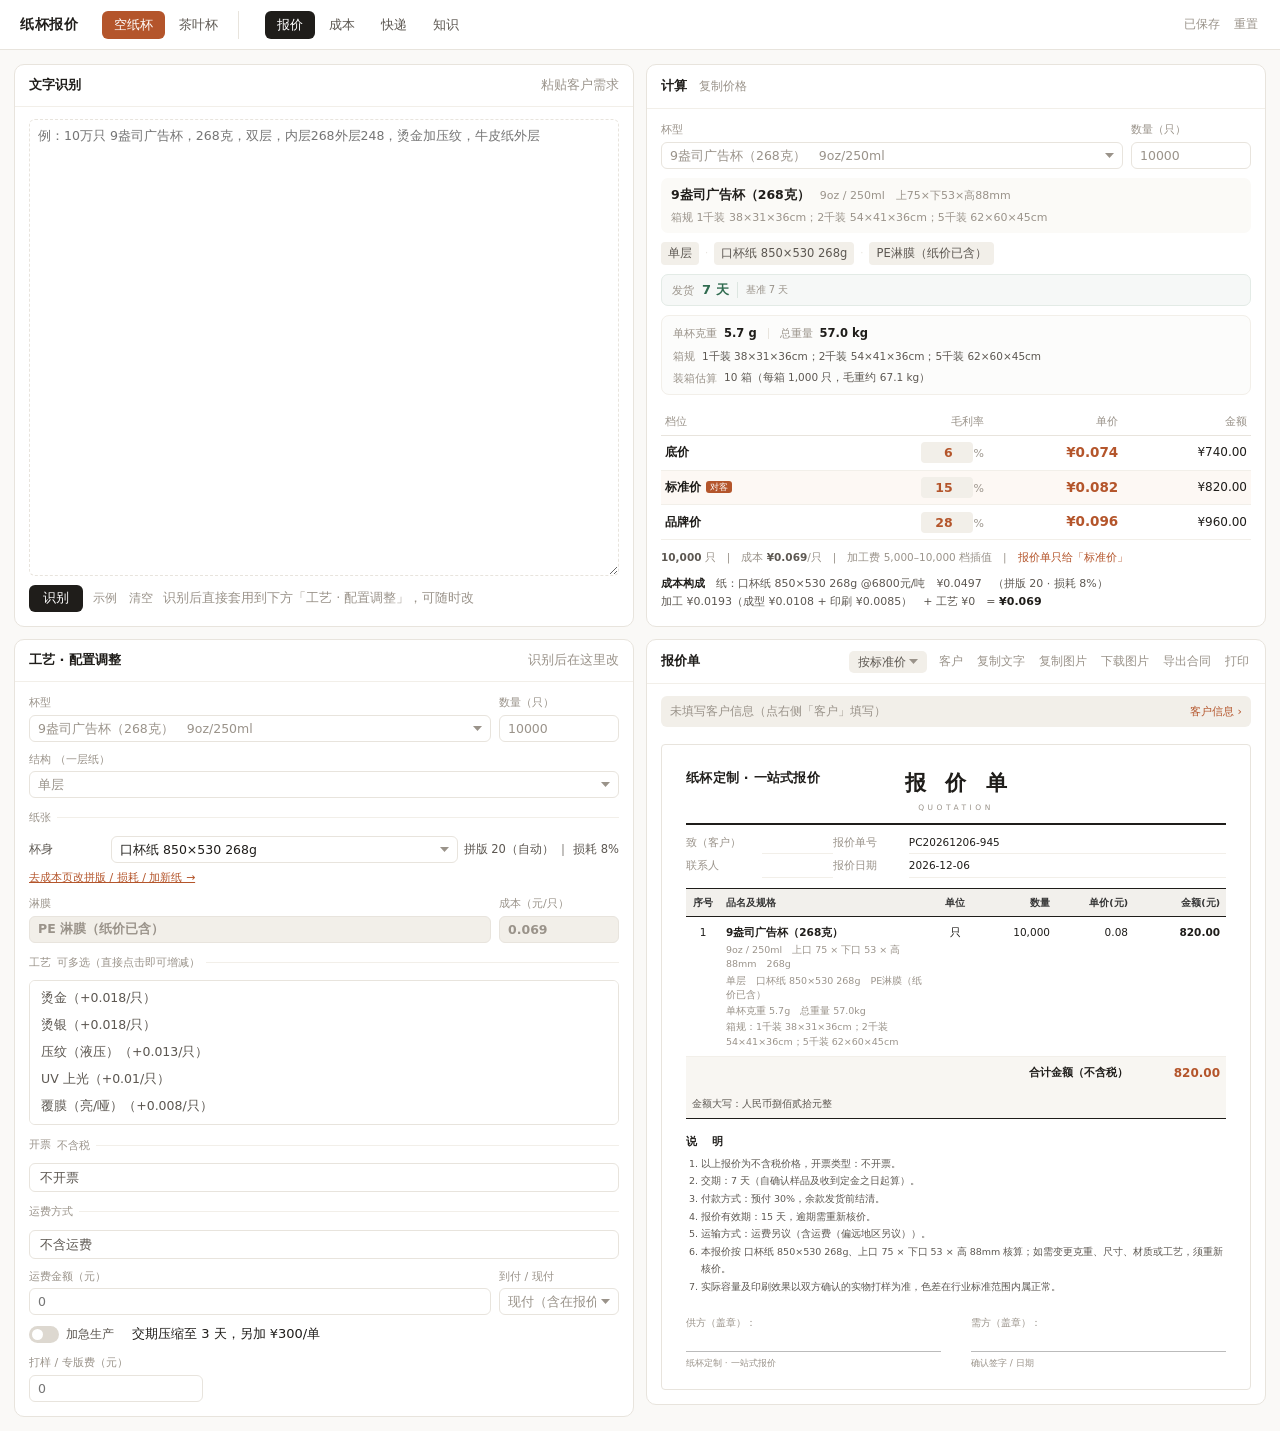
==== commit 983c8e8c: "fix: 脚本/样式地址带版本号，发新版后浏览器必定下载新文件；右上角显示当前版本" ====
--- a/index.html
+++ b/index.html
@@ -4,7 +4,7 @@
 <meta charset="UTF-8">
 <meta name="viewport" content="width=device-width, initial-scale=1">
 <title>纸杯报价</title>
-<link rel="stylesheet" href="assets/style.css">
+<link rel="stylesheet" href="assets/style.css?v=__V__">
 </head>
 <body>
 
@@ -22,6 +22,7 @@
     <button data-page="kb">知识</button>
   </nav>
   <div class="bar-right">
+    <span class="dim" id="appVer" title="当前运行的版本" style="display:none"></span>
     <span class="saved" id="saveState">已保存</span>
     <button class="link" id="btnReset">重置</button>
   </div>
@@ -659,9 +660,9 @@
   </div>
 </div>
 
-<script src="assets/data.js"></script>
-<script src="assets/docx.js"></script>
-<script src="assets/app.js"></script>
+<script src="assets/data.js?v=__V__"></script>
+<script src="assets/docx.js?v=__V__"></script>
+<script src="assets/app.js?v=__V__"></script>
 </body>
 </html>
 
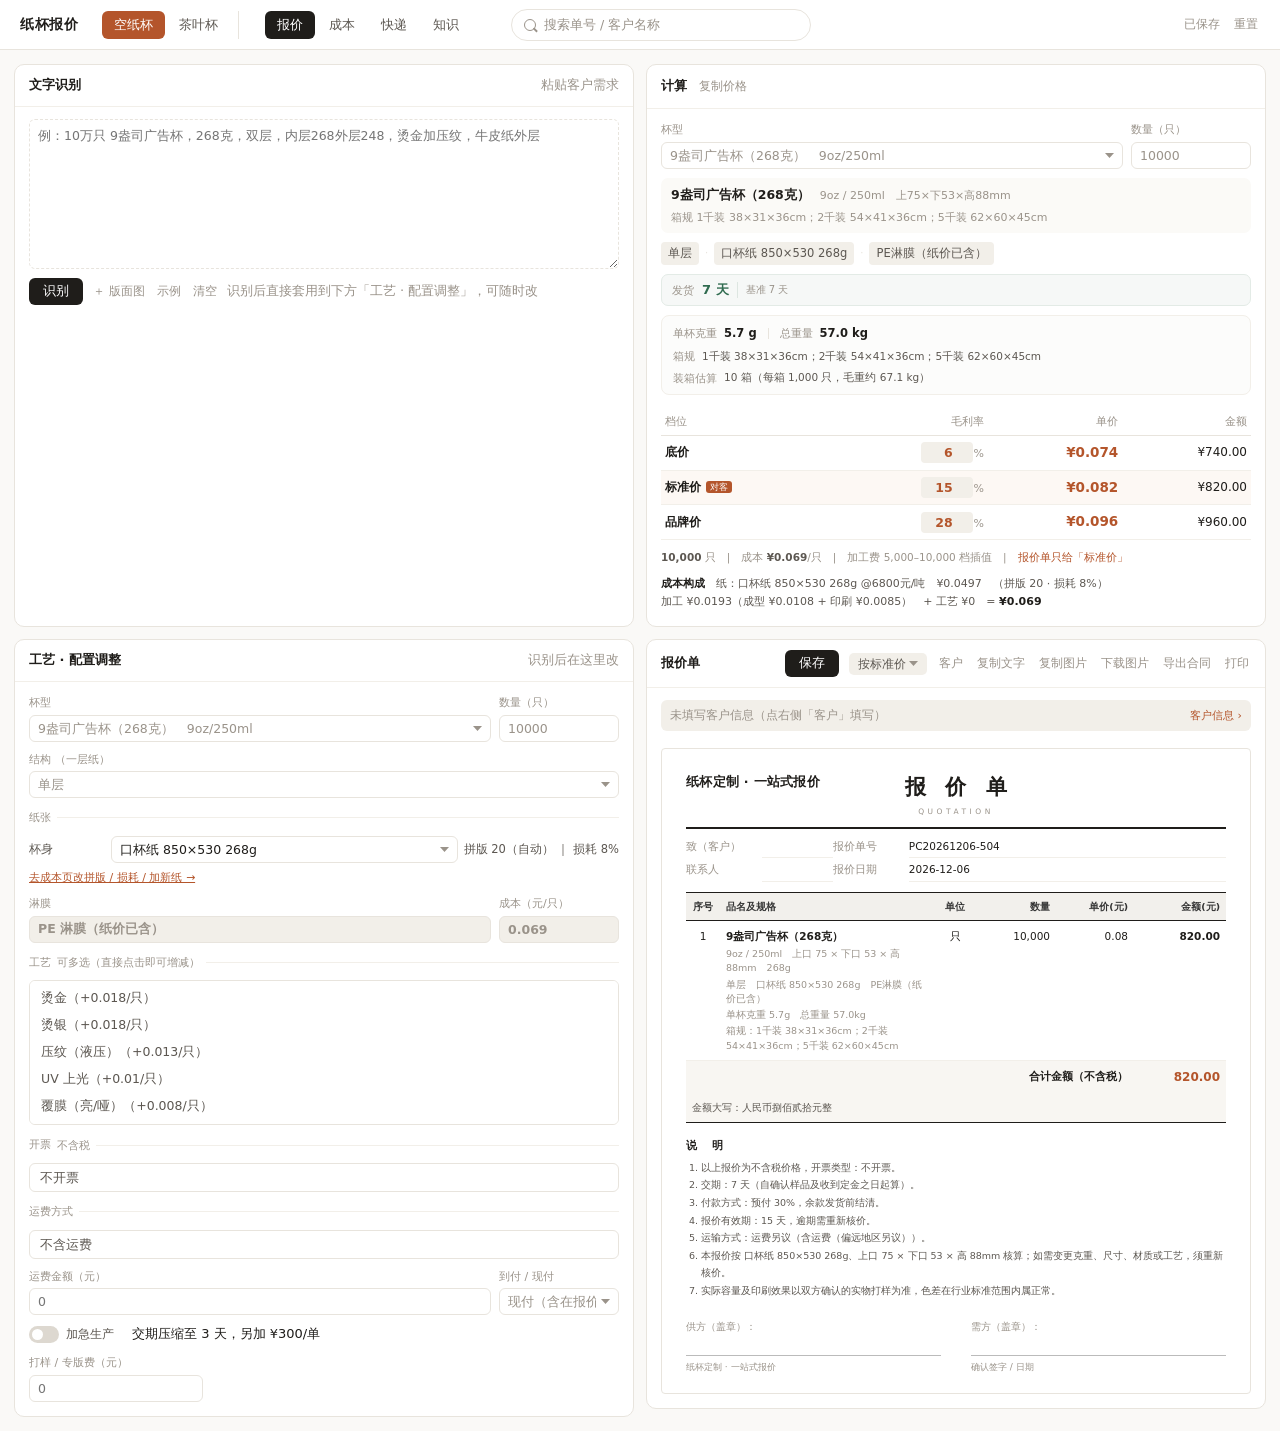
==== commit f56b20aa: "feat(1.4): 版面图 + 报价单保存/搜索/恢复旧单 - 版面图：上传或粘贴截图，报价单/下载图片/合同/Word 合同在品名规格前加一列，无图不加列 - 保存报价单到服务器（含当时的成本表）" ====
--- a/index.html
+++ b/index.html
@@ -21,6 +21,10 @@
     <button data-page="ship">快递</button>
     <button data-page="kb">知识</button>
   </nav>
+  <div class="qsearch" id="qSearch">
+    <input id="qSearchInput" placeholder="搜索单号 / 客户名称" autocomplete="off" spellcheck="false" title="输入报价单号或客户名称的一部分，选中后页面恢复成那张单当时的内容">
+    <div class="qsearch-drop" id="qSearchDrop"></div>
+  </div>
   <div class="bar-right">
     <span class="dim" id="appVer" title="当前运行的版本" style="display:none"></span>
     <span class="saved" id="saveState">已保存</span>
@@ -154,9 +158,16 @@
       <section class="box" id="panelOcr">
         <div class="box-head"><h2>文字识别</h2><span class="dim">粘贴客户需求</span></div>
         <div class="box-body">
-          <textarea id="ocrText" class="ta" placeholder="例：10万只 9盎司广告杯，268克，双层，内层268外层248，烫金加压纹，牛皮纸外层"></textarea>
-          <div class="btn-row">
-            <button class="btn" id="btnOcr">识别</button>
+          <div class="ocr-row">
+            <div class="qimg" id="quoteImgBox" style="display:none" title="版面图：会显示在报价单和合同里">
+              <img id="quoteImgView" alt="版面图">
+              <button class="qimg-x" id="btnQuoteImgDel" title="移除版面图">×</button>
+            </div>
+            <textarea id="ocrText" class="ta" placeholder="例：10万只 9盎司广告杯，268克，双层，内层268外层248，烫金加压纹，牛皮纸外层"></textarea>
+          </div>
+          <div class="btn-row">
+            <button class="btn" id="btnOcr">识别</button>
+            <label class="link lbl-up" id="btnQuoteImg" title="上传杯子的版面图（JPG / PNG），也可以直接按 Ctrl+V 粘贴截图">＋ 版面图<input type="file" id="fileQuoteImg" accept="image/*" hidden></label>
             <button class="link" id="btnExample">示例</button>
             <button class="link" id="btnClearOcr">清空</button>
             <span class="dim">识别后直接套用到下方「工艺 · 配置调整」，可随时改</span>
@@ -169,6 +180,7 @@
         <div class="box-head">
           <h2>报价单</h2>
           <div class="btns">
+            <button class="btn" id="btnSaveQuote" title="保存后，可以在顶部搜索栏按单号或客户名称搜回这张单">保存</button>
             <select id="quoteTierSel" class="mini-sel" title="选择对外报价的档位">
               <option value="0">按底价</option>
               <option value="1">按标准价</option>
@@ -183,6 +195,7 @@
           </div>
         </div>
         <div class="box-body">
+          <div class="saved-banner" id="savedBanner" style="display:none"></div>
           <div class="cust-bar" id="custBar" title="点这里填 / 改客户信息">
             <span class="cust-sum dim" id="custSummary">未填写客户信息（点右侧「客户」填写）</span>
             <span class="cust-go">客户信息 ›</span>
--- a/assets/style.css
+++ b/assets/style.css
@@ -882,3 +882,91 @@
 
 
 
+
+/* ==================== 版面图（文字识别区） ==================== */
+.ocr-row { display: flex; gap: 10px; align-items: stretch; }
+.ocr-row .ta { flex: 1; min-width: 0; }
+.qimg {
+  position: relative; flex: 0 0 108px; width: 108px; min-height: 108px;
+  border: 1px solid var(--line2); border-radius: 6px; overflow: hidden;
+  background: #fff;
+  display: flex; align-items: center; justify-content: center;
+}
+.qimg img { max-width: 100%; max-height: 150px; object-fit: contain; display: block; }
+.qimg-x {
+  position: absolute; right: 3px; top: 3px; width: 18px; height: 18px; line-height: 15px; padding: 0;
+  border: none; border-radius: 50%; background: rgba(0, 0, 0, 0.55); color: #fff; font-size: 14px; cursor: pointer;
+}
+.qimg-x:hover { background: #c0392b; }
+label.lbl-up { cursor: pointer; user-select: none; }
+label.lbl-up:hover { color: var(--ac); }
+
+/* 报价单（页面）里的图片列 */
+.qdoc-body td.imgc { padding: 4px; vertical-align: middle; }
+.qdoc-body td.imgc img {
+  display: block; width: 54px; height: 54px; object-fit: contain; margin: 0 auto;
+  border: 1px solid var(--line2); background: #fff;
+}
+
+/* ==================== 顶部搜索栏 ==================== */
+.qsearch { position: relative; margin-left: 16px; width: 300px; flex: 0 0 300px; }
+.qsearch input {
+  width: 100%; height: 32px; box-sizing: border-box; font-size: 12.5px; color: var(--ink);
+  border: 1px solid var(--line); border-radius: 16px; padding: 0 12px 0 32px; background: #fff; outline: none;
+}
+.qsearch input:focus { border-color: var(--ac); box-shadow: 0 0 0 3px var(--ac-soft); }
+.qsearch input::placeholder { color: var(--ink3); }
+.qsearch input:disabled { background: #f6f3f0; cursor: not-allowed; }
+.qsearch::before {
+  content: ''; position: absolute; left: 13px; top: 10px; width: 10px; height: 10px;
+  border: 1.5px solid var(--ink3); border-radius: 50%; pointer-events: none;
+}
+.qsearch::after {
+  content: ''; position: absolute; left: 22px; top: 20px; width: 5px; height: 1.5px;
+  background: var(--ink3); transform: rotate(45deg); pointer-events: none;
+}
+.qsearch-drop {
+  position: absolute; left: 0; top: 38px; width: 720px; max-width: 70vw; z-index: 60;
+  background: #fff; border: 1px solid var(--line); border-radius: 8px;
+  box-shadow: 0 10px 28px rgba(40, 25, 10, 0.18); max-height: 400px; overflow: auto; display: none;
+}
+.qs-head { padding: 7px 14px 3px; font-size: 11px; color: var(--ink3); }
+.qs-empty { padding: 16px 14px; font-size: 12px; color: var(--ink3); white-space: nowrap; }
+.qs-item {
+  display: flex; align-items: center; gap: 12px; padding: 8px 14px;
+  font-size: 12px; cursor: pointer; white-space: nowrap;
+}
+.qs-item:hover, .qs-item.on { background: var(--ac-soft); }
+.qs-no { font-weight: 600; color: var(--ink); }
+.qs-cust { flex: 1; min-width: 120px; overflow: hidden; text-overflow: ellipsis; }
+.qs-cust i { font-style: normal; color: var(--ink3); margin-left: 6px; }
+.qs-spec { color: var(--ink2); }
+.qs-amt { color: var(--ac); font-weight: 600; min-width: 84px; text-align: right; }
+.qs-date { color: var(--ink3); font-size: 11px; }
+.qs-del {
+  border: none; background: none; color: var(--ink3); cursor: pointer;
+  font-size: 15px; line-height: 1; padding: 3px 7px; border-radius: 4px;
+}
+.qs-del:hover { background: #fde8e8; color: #c0392b; }
+
+/* ==================== 已保存报价单提示条 ==================== */
+.saved-banner {
+  display: flex; align-items: center; gap: 10px; flex-wrap: wrap;
+  margin-bottom: 9px; padding: 7px 12px; font-size: 12px; color: var(--ink);
+  border: 1px solid #dcc9a8; background: #fbf5ea; border-radius: 6px;
+}
+.saved-banner.changed { border-color: #e8b7a4; background: #fdf1ec; }
+.saved-banner .sb-tag {
+  font-size: 11px; font-weight: 600; padding: 1px 7px; border-radius: 9px;
+  background: #c9a26a; color: #fff;
+}
+.saved-banner.changed .sb-tag { background: #d0704f; }
+.saved-banner .sb-no { font-weight: 700; }
+.saved-banner .sb-diff { color: #b4552b; font-weight: 600; }
+.saved-banner .sb-btns { margin-left: auto; display: flex; gap: 6px; }
+.saved-banner .sb-btns button {
+  border: 1px solid var(--line); background: #fff; border-radius: 5px;
+  padding: 3px 10px; font-size: 12px; color: var(--ink); cursor: pointer;
+}
+.saved-banner .sb-btns button:hover { border-color: var(--ac); color: var(--ac); }
+.saved-banner .sb-btns button.danger:hover { border-color: #c0392b; color: #c0392b; }
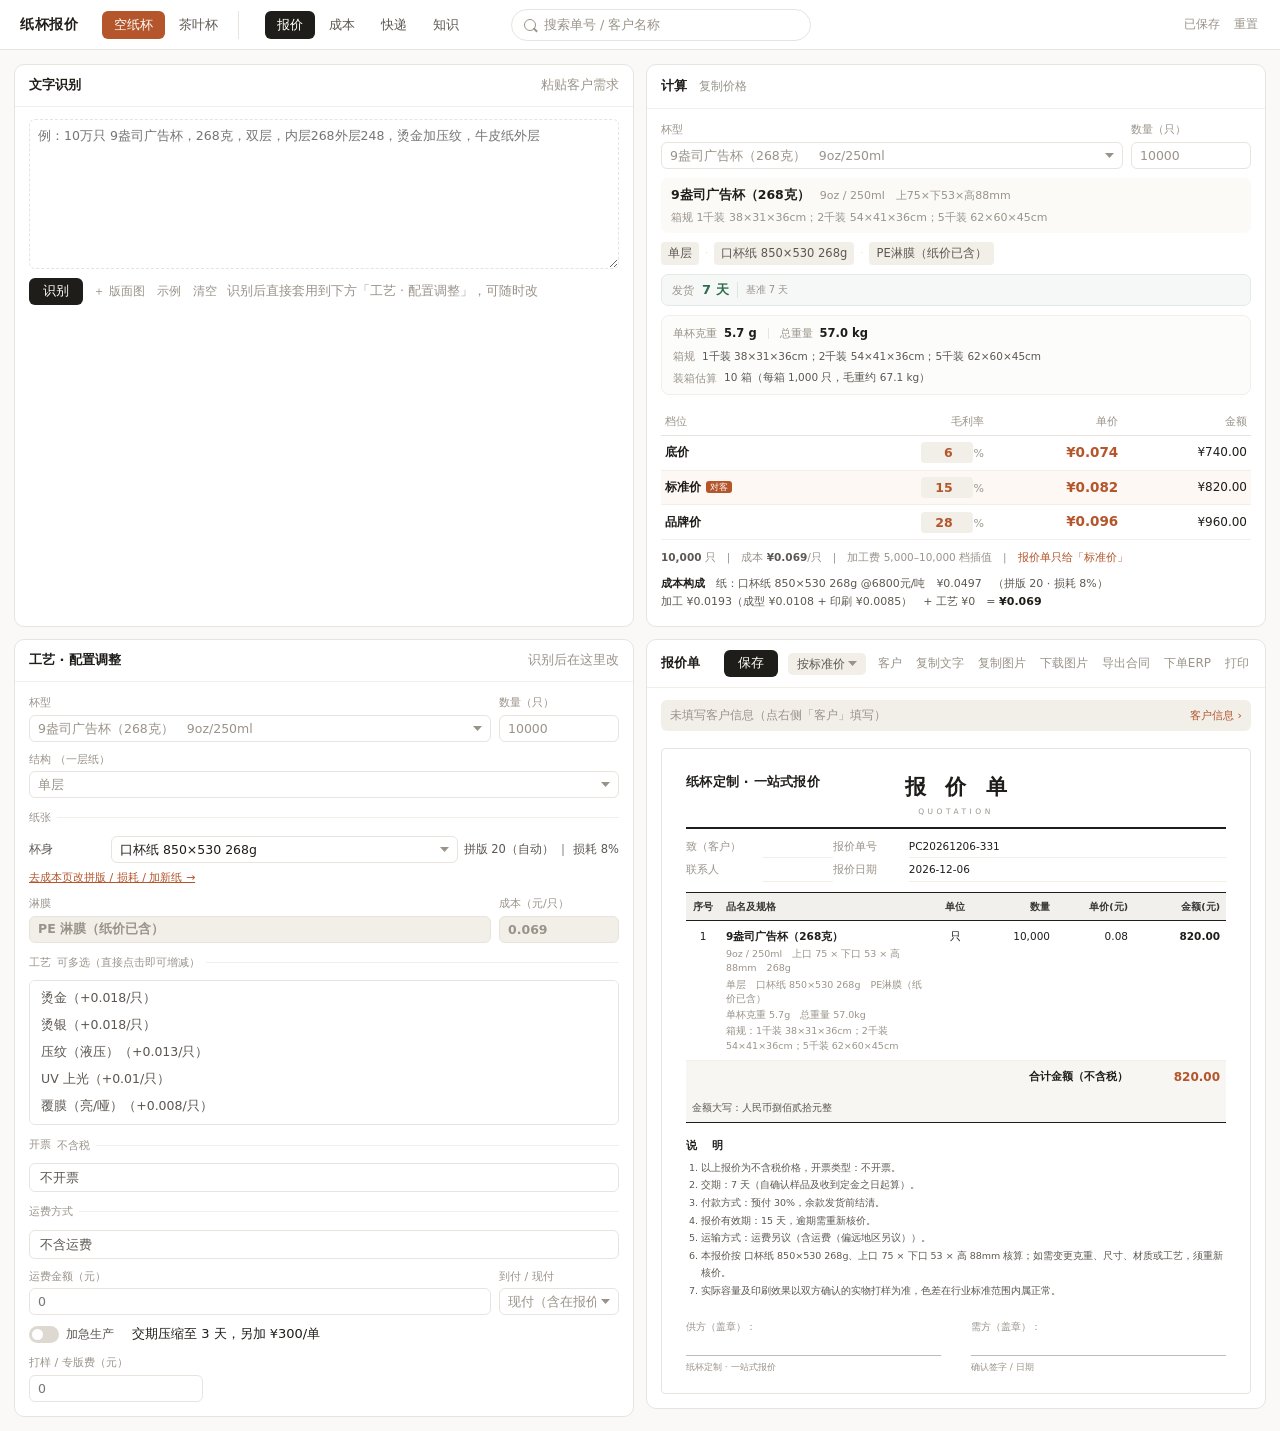
==== commit d3b1547a: "1.5: 下单ERP——报价单一键推送到印刷ERP生成生产单（客户自动匹配/新建、装箱自动算、版面工艺进订单详情）" ====
--- a/index.html
+++ b/index.html
@@ -158,16 +158,16 @@
       <section class="box" id="panelOcr">
         <div class="box-head"><h2>文字识别</h2><span class="dim">粘贴客户需求</span></div>
         <div class="box-body">
-          <div class="ocr-row">
-            <div class="qimg" id="quoteImgBox" style="display:none" title="版面图：会显示在报价单和合同里">
-              <img id="quoteImgView" alt="版面图">
-              <button class="qimg-x" id="btnQuoteImgDel" title="移除版面图">×</button>
-            </div>
-            <textarea id="ocrText" class="ta" placeholder="例：10万只 9盎司广告杯，268克，双层，内层268外层248，烫金加压纹，牛皮纸外层"></textarea>
-          </div>
-          <div class="btn-row">
-            <button class="btn" id="btnOcr">识别</button>
-            <label class="link lbl-up" id="btnQuoteImg" title="上传杯子的版面图（JPG / PNG），也可以直接按 Ctrl+V 粘贴截图">＋ 版面图<input type="file" id="fileQuoteImg" accept="image/*" hidden></label>
+          <div class="ocr-row">
+            <div class="qimg" id="quoteImgBox" style="display:none" title="版面图：会显示在报价单和合同里">
+              <img id="quoteImgView" alt="版面图">
+              <button class="qimg-x" id="btnQuoteImgDel" title="移除版面图">×</button>
+            </div>
+            <textarea id="ocrText" class="ta" placeholder="例：10万只 9盎司广告杯，268克，双层，内层268外层248，烫金加压纹，牛皮纸外层"></textarea>
+          </div>
+          <div class="btn-row">
+            <button class="btn" id="btnOcr">识别</button>
+            <label class="link lbl-up" id="btnQuoteImg" title="上传杯子的版面图（JPG / PNG），也可以直接按 Ctrl+V 粘贴截图">＋ 版面图<input type="file" id="fileQuoteImg" accept="image/*" hidden></label>
             <button class="link" id="btnExample">示例</button>
             <button class="link" id="btnClearOcr">清空</button>
             <span class="dim">识别后直接套用到下方「工艺 · 配置调整」，可随时改</span>
@@ -191,6 +191,7 @@
             <button class="link" id="btnCopyImg">复制图片</button>
             <button class="link" id="btnSaveImg">下载图片</button>
             <button class="link" id="btnExportContract">导出合同</button>
+            <button class="link" id="btnErp" title="把这张报价单推送到印刷ERP，生成生产单（需先保存）">下单ERP</button>
             <button class="link" id="btnPrint">打印</button>
           </div>
         </div>
--- a/assets/style.css
+++ b/assets/style.css
@@ -969,4 +969,28 @@
   padding: 3px 10px; font-size: 12px; color: var(--ink); cursor: pointer;
 }
 .saved-banner .sb-btns button:hover { border-color: var(--ac); color: var(--ac); }
-.saved-banner .sb-btns button.danger:hover { border-color: #c0392b; color: #c0392b; }+.saved-banner .sb-btns button.danger:hover { border-color: #c0392b; color: #c0392b; }
+/* ---------- ERP 下单弹窗 ---------- */
+.erp-mask {
+  position: fixed; inset: 0; z-index: 900; background: rgba(40, 34, 26, .45);
+  display: flex; align-items: center; justify-content: center; padding: 20px;
+}
+.erp-modal {
+  background: #fff; border-radius: 10px; padding: 18px 20px 16px; width: min(480px, 94vw);
+  max-height: 88vh; overflow: auto; box-shadow: 0 12px 40px rgba(0,0,0,.25);
+  font-size: 13px;
+}
+.erp-modal h3 { margin: 0 0 8px; font-size: 16px; }
+.erp-modal .erp-tip { margin-bottom: 10px; }
+.erp-modal .erp-sum {
+  background: #f7f3ec; border-radius: 6px; padding: 7px 10px; margin-bottom: 12px; color: var(--ink);
+}
+.erp-modal label { display: block; margin-bottom: 9px; color: var(--dim, #8a7f6f); }
+.erp-modal input, .erp-modal select, .erp-modal textarea {
+  display: block; width: 100%; margin-top: 3px; box-sizing: border-box;
+  border: 1px solid var(--line); border-radius: 6px; padding: 6px 9px;
+  font: inherit; color: var(--ink); background: #fff;
+}
+.erp-modal textarea { resize: vertical; }
+.erp-modal .erp-foot { display: flex; justify-content: flex-end; gap: 8px; margin-top: 12px; }
+.saved-banner .sb-erp { color: #1d7a4f; font-weight: 600; }
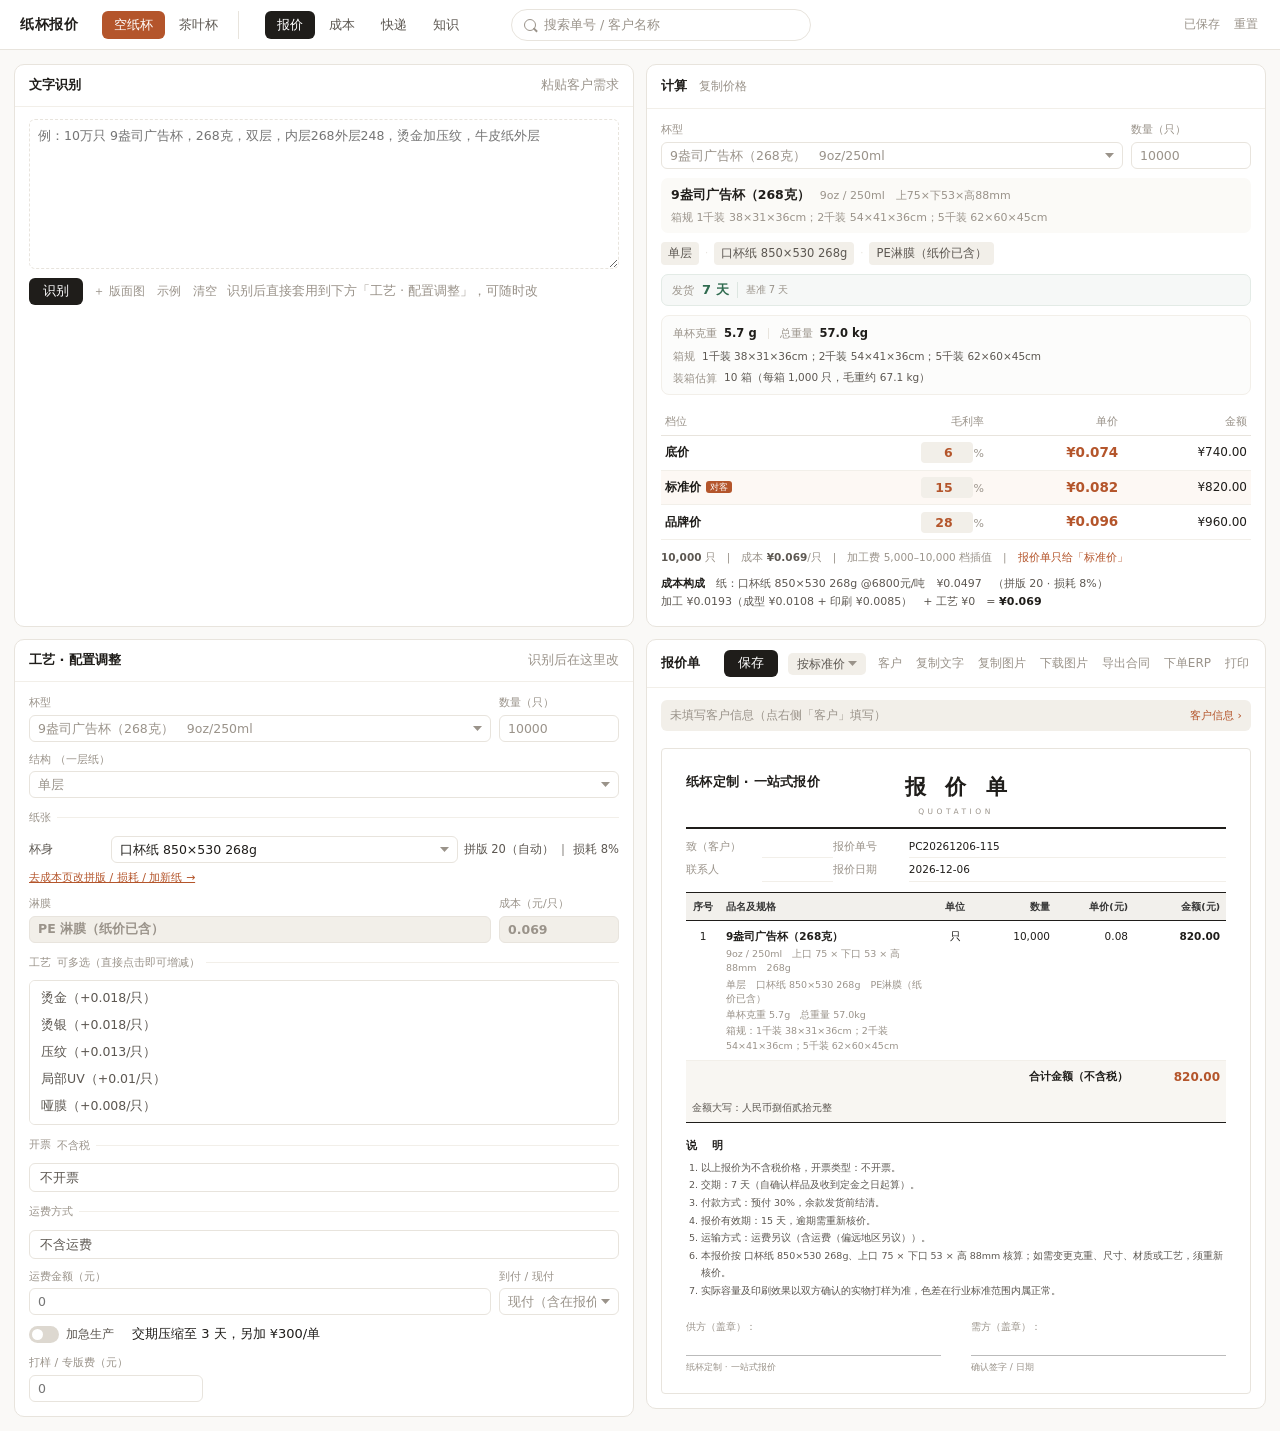
==== commit 4815e57d: "1.5: 报价页客户公司输入搜ERP客户（选中自动带联系人可改）；ERP确认框精简为联系人+业务员，收货地址自动取报价客户地址" ====
--- a/index.html
+++ b/index.html
@@ -560,7 +560,7 @@
       </div>
 
       <div class="mf2">
-        <div class="mf"><label>客户公司</label><input type="text" id="qCustomer" placeholder="客户公司名称"></div>
+        <div class="mf"><label>客户公司</label><input type="text" id="qCustomer" list="qCustList" placeholder="客户公司名称（输入可搜 ERP 客户）" autocomplete="off"><datalist id="qCustList"></datalist></div>
         <div class="mf"><label>客户税号</label><input type="text" id="qTaxNo" placeholder="纳税人识别号（可空）" maxlength="20"></div>
       </div>
       <div class="mf2">
--- a/assets/style.css
+++ b/assets/style.css
@@ -994,3 +994,5 @@
 .erp-modal textarea { resize: vertical; }
 .erp-modal .erp-foot { display: flex; justify-content: flex-end; gap: 8px; margin-top: 12px; }
 .saved-banner .sb-erp { color: #1d7a4f; font-weight: 600; }
+
+.erp-modal label.erp-imgrow { color: var(--ink); background: #f2f7ef; border-radius: 6px; padding: 7px 9px; }
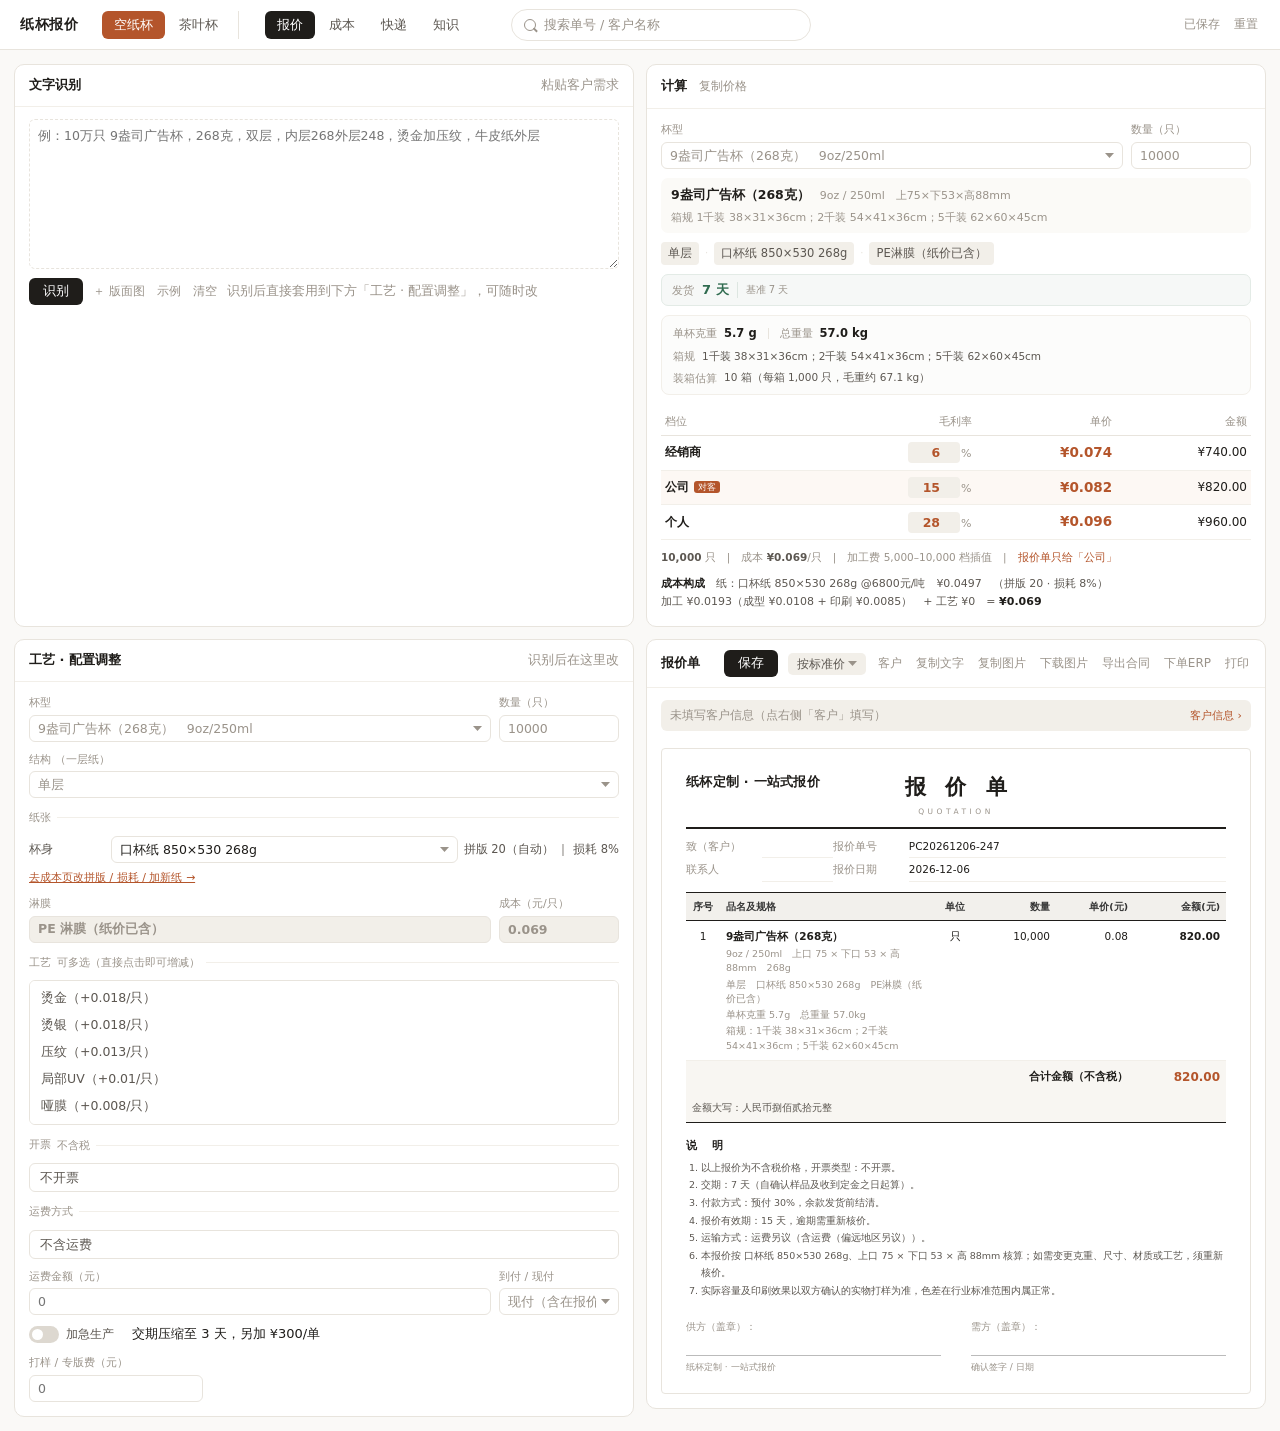
==== commit 5d5e2597: "1.5: 成本页加保存按钮（显式保存+提示）" ====
--- a/index.html
+++ b/index.html
@@ -283,6 +283,7 @@
       <div class="cost-bar">
         <h2>成本</h2>
         <div class="btns">
+          <button class="btn" id="btnSaveCost">保存</button>
           <button class="link" id="btnFillSuggest">填充加工参考值</button>
           <button class="link" id="btnExportCost">导出纸杯成本表</button>
           <button class="link" id="btnExportAll">导出备份</button>
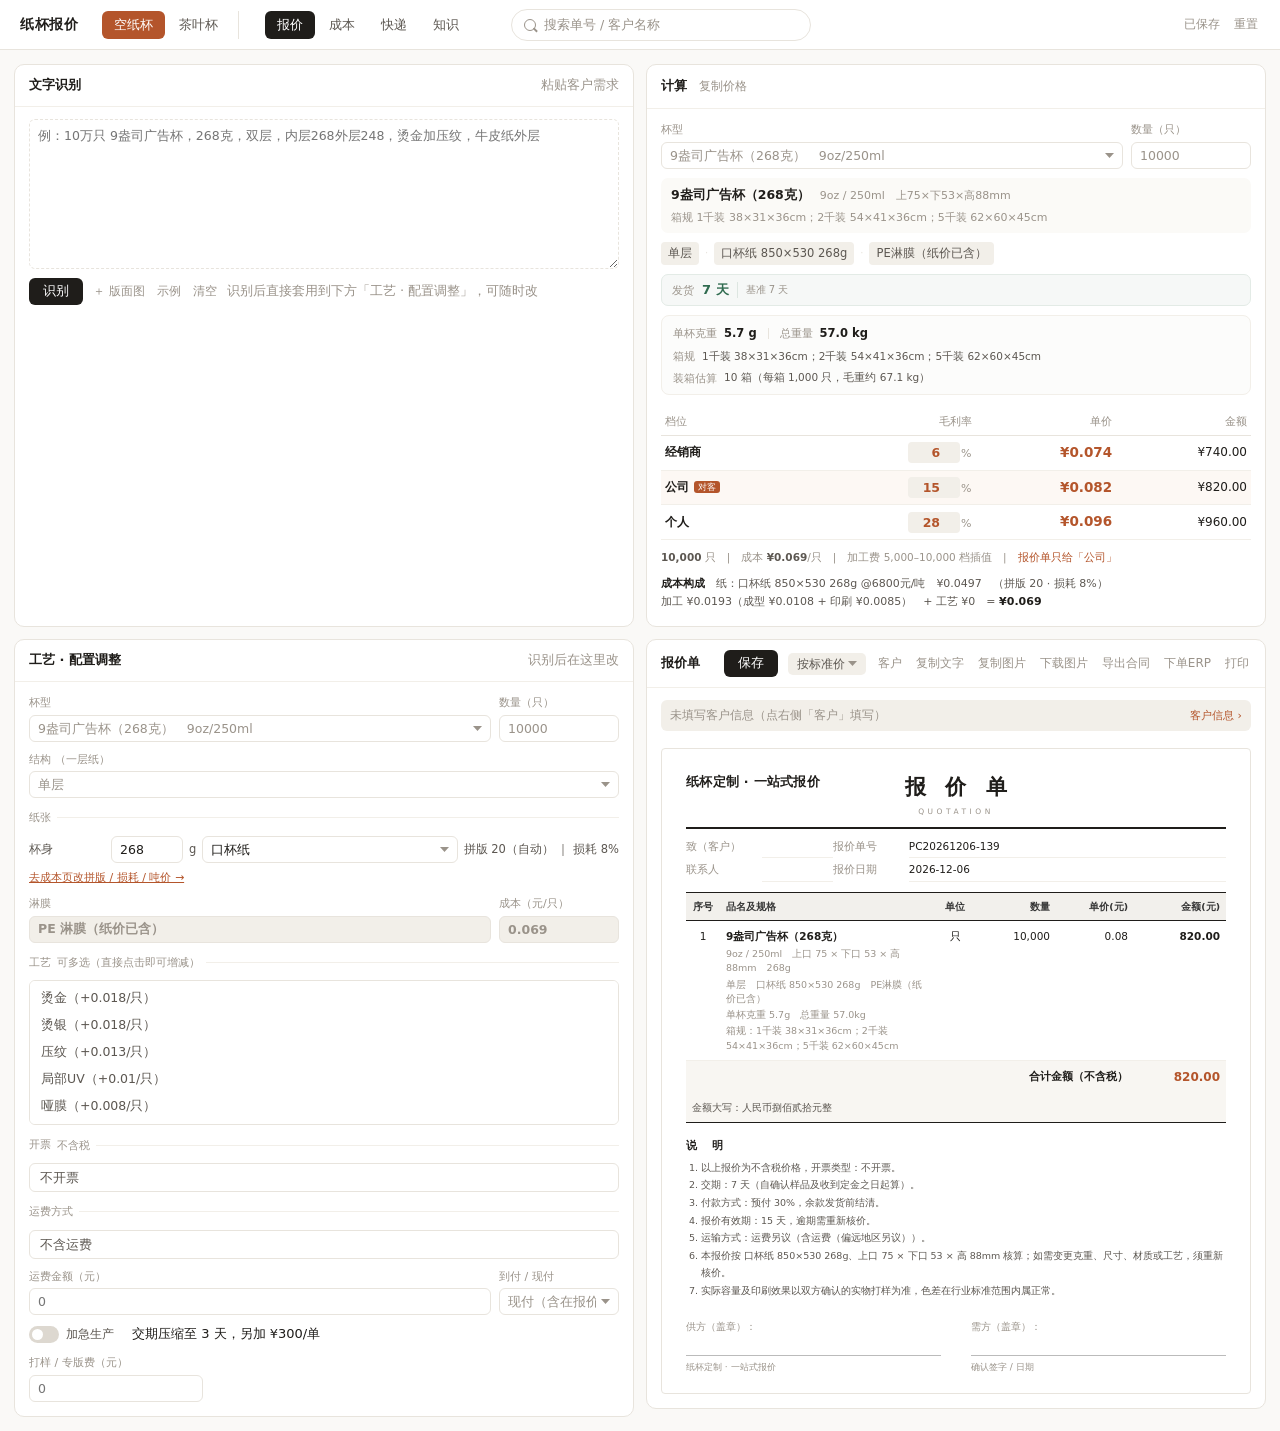
==== commit 6f697fe6: "1.5: 成本页「纸」拆成材质吨价+开料尺寸两张表，克重移到「纸杯」页每层（材质+克重+开料，缺的纸自动生成）；465条价格对账一致" ====
--- a/index.html
+++ b/index.html
@@ -306,18 +306,23 @@
 
       <div class="card" id="costTabStock">
         <div class="grad-head">
-          <span class="grad-label">纸（长宽 / 克重 / 吨价，可增删改）</span>
-          <span class="dim">这里加的纸，纸杯表里都能选到</span>
-        </div>
-        <div class="scroll" style="max-height:none"><table class="ct" id="matTable"></table></div>
+          <span class="grad-label">材质吨价（每种材质一个价，改这里全材质生效）</span>
+          <span class="dim">纸钱 = 吨价 × 开料尺寸 × 克重</span>
+        </div>
+        <div class="scroll" style="max-height:none"><table class="ct" id="matPriceTable"></table></div>
+        <div class="grad-head">
+          <span class="grad-label">开料尺寸（只管长宽，决定一张纸能拼几片）</span>
+        </div>
+        <div class="scroll" style="max-height:none"><table class="ct" id="sizeTable"></table></div>
         <div class="grad-head">
           <span class="grad-label">工艺参数</span>
           <span class="dim">损耗 = 排版与加工的损耗比例</span>
         </div>
         <div class="params" id="paperGrid"></div>
         <p class="tip">
-          <b>纸</b>：一行 = 一张纸。整张纸尺寸（长×宽）决定能排多少扇片，克重决定杯重，吨价决定纸钱。<br>
-          <b>单只纸成本</b> = 整张纸钱 ÷ (拼版数 × (1 − 损耗%))。<br>
+          <b>材质吨价</b>：同一种材质不管多少克重，都是这一个吨价。<br>
+          <b>开料尺寸</b>：整张纸的长×宽，决定能排多少扇片。<b>克重不在这里</b>，在「纸杯」页每个杯型的每一层上选，决定杯重和单张纸重量。<br>
+          <b>单只纸成本</b> = 整张纸钱（吨价 × 长 × 宽 × 克重）÷ (拼版数 × (1 − 损耗%))。<br>
           <b>杯底</b>：卷筒纸切圆片，不参与排版，按净面积 × 克重 × 吨价 ÷ (1 − 损耗%) 计（切圆片的损耗）。
         </p>
       </div>
@@ -329,7 +334,8 @@
         </div>
         <div class="scroll"><table class="ct" id="paperTable"></table></div>
         <p class="tip">
-          <b>结构</b>：单层 / 双层 / 瓦楞 / 外贴。<b>双层会展开成两行</b>：内杯 + 外杯，各用各的纸、拼版与损耗。<br>
+          <b>结构</b>：单层 / 双层 / 瓦楞 / 外贴。<b>双层会展开成两行</b>：内杯 + 外杯，各用各的材质、克重、开料、拼版与损耗。<br>
+          <b>材质 · 克重 · 开料</b>：材质决定吨价（去「纸」页改），克重决定单张重量，开料尺寸决定拼版。三个随便组合，没有现成的纸会自动生成一张。<br>
           <b>拼版数</b>：一张纸能排多少片扇片。<b>留空 = 按该纸长宽自动算（相邻两片正倒相扣；内层每行 = 斜高 + 14mm 卷边余量，外层 = 斜高）</b>，填了就用你的实际排版（错缝/蜂窝后请填实测值）。<br>
           <b>损耗%</b>：默认 8%，有效拼版 = 拼版 × (1 − 损耗%)。<br>
           <b>单杯重量</b>：扇片净重 × 层数 + 杯底圆片净重，自动算出来，可去「重量·箱规」填实测值覆盖。
--- a/assets/style.css
+++ b/assets/style.css
@@ -996,3 +996,10 @@
 .saved-banner .sb-erp { color: #1d7a4f; font-weight: 600; }
 
 .erp-modal label.erp-imgrow { color: var(--ink); background: #f2f7ef; border-radius: 6px; padding: 7px 9px; }
+
+/* 纸杯表：材质 · 克重 · 开料 三件并排 */
+.lp-cell { white-space: nowrap; }
+.lp-cell select[data-lmat] { width: 86px; }
+.lp-cell select[data-lsize] { width: 96px; }
+.lp-cell .mini { margin: 0 5px 0 2px; }
+.paper-row input[type=number] { width: 72px; }
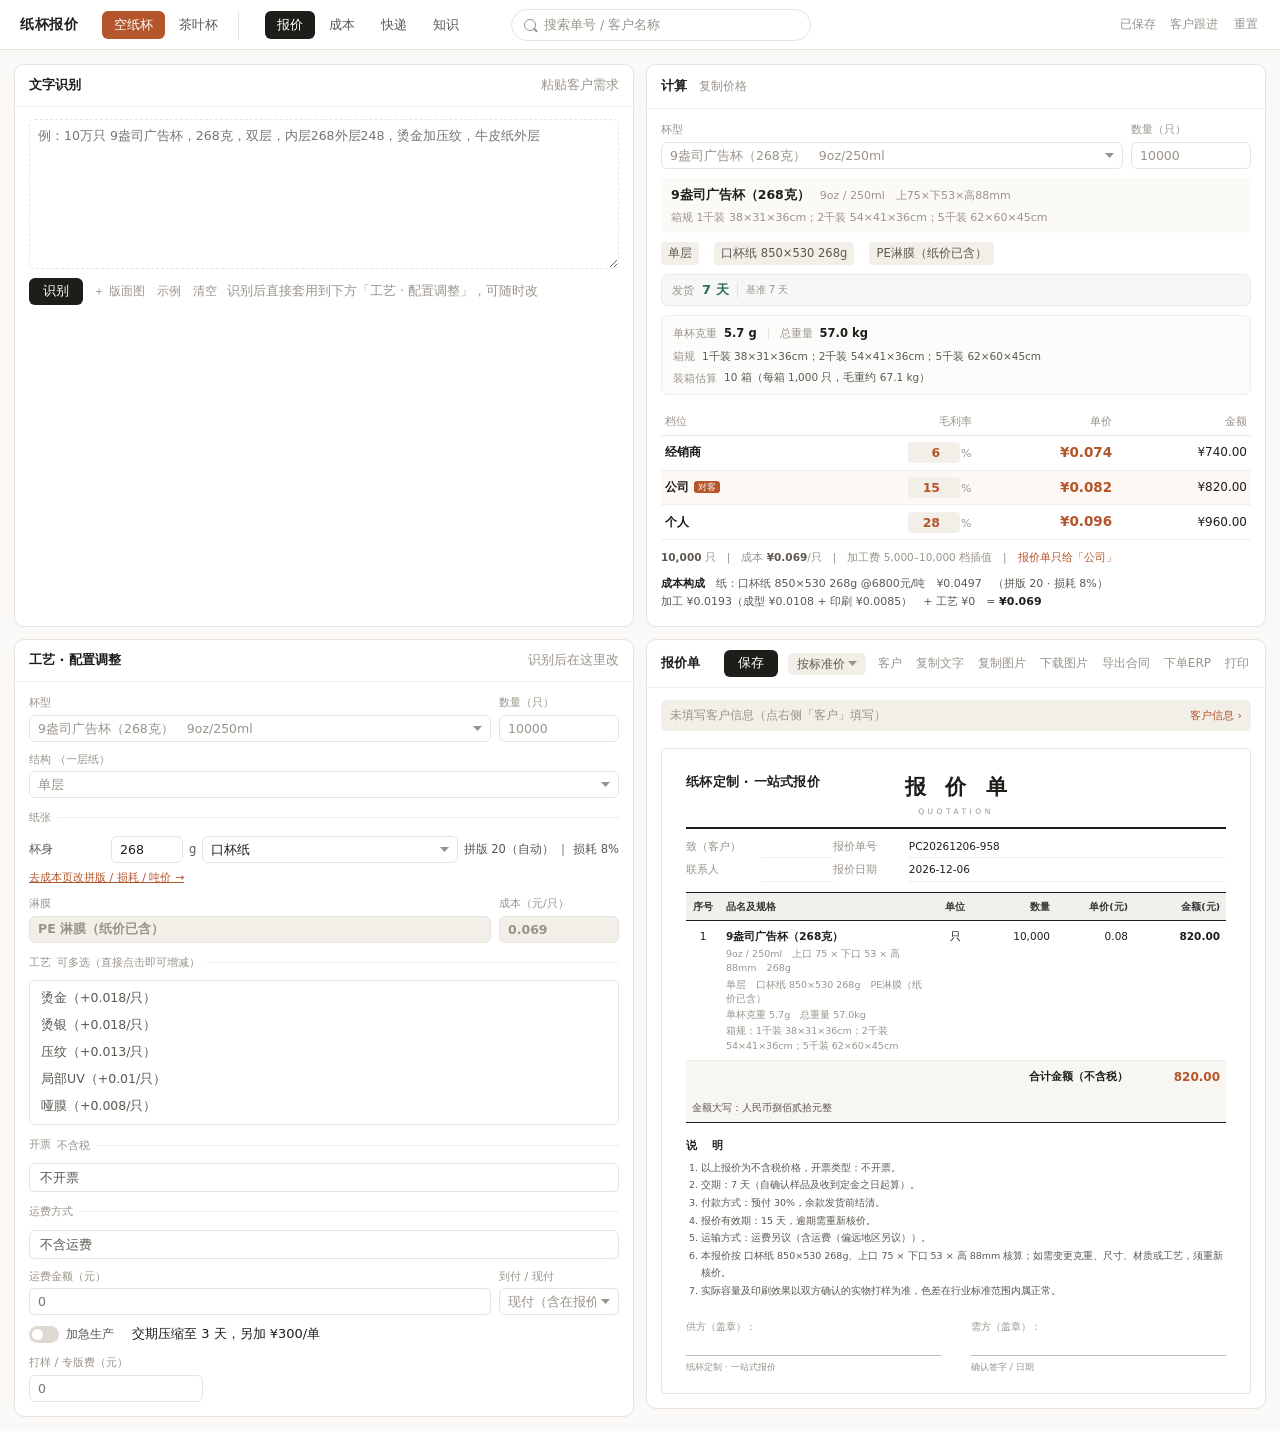
==== commit 222b01dd: "1.5: 材质可添加/改名/删除（纸页「＋添加材质」）；修复报价页手选材质刷新后未读回" ====
--- a/index.html
+++ b/index.html
@@ -28,6 +28,7 @@
   <div class="bar-right">
     <span class="dim" id="appVer" title="当前运行的版本" style="display:none"></span>
     <span class="saved" id="saveState">已保存</span>
+    <a class="link crm-link" id="btnCrm" href="/crm/" title="老客户返单提醒、跟进记录（需要登录）">客户跟进</a>
     <button class="link" id="btnReset">重置</button>
   </div>
 </header>
@@ -563,6 +564,7 @@
       <div class="btn-row" style="margin:6px 0 12px">
         <button class="btn" id="btnCustOcr">识别</button>
         <button class="link" id="btnCustOcrClear">清空</button>
+        <button class="link" id="btnCustCrm" title="到「客户跟进」里看这个客户的返单周期、历史订单和跟进记录">查跟进档案 ›</button>
         <span class="dim" id="custOcrTip">识别后回填到下面，可再改</span>
       </div>
 
--- a/assets/style.css
+++ b/assets/style.css
@@ -1003,3 +1003,7 @@
 .lp-cell select[data-lsize] { width: 96px; }
 .lp-cell .mini { margin: 0 5px 0 2px; }
 .paper-row input[type=number] { width: 72px; }
+
+/* 客户跟进入口（并入时加的） */
+a.link.crm-link { text-decoration: none; white-space: nowrap; }
+a.link.crm-link:hover { color: var(--ac); }
